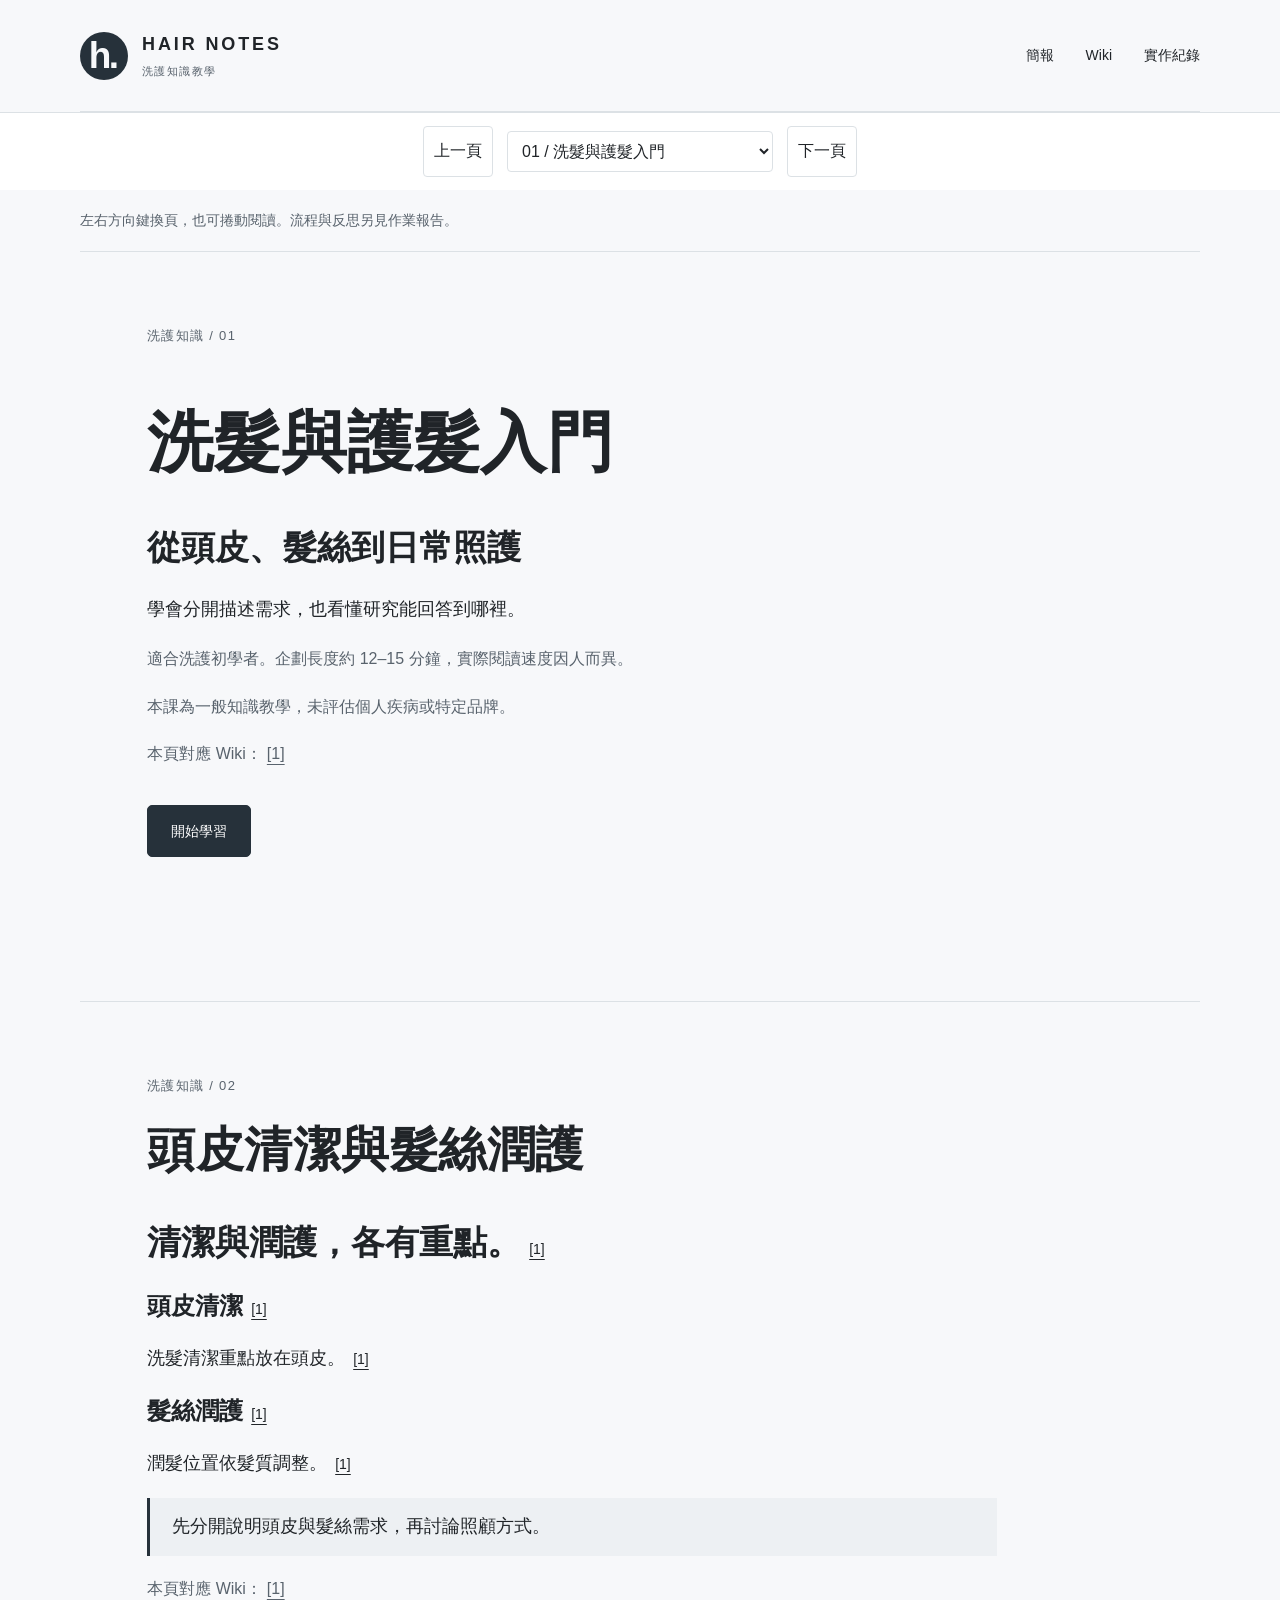
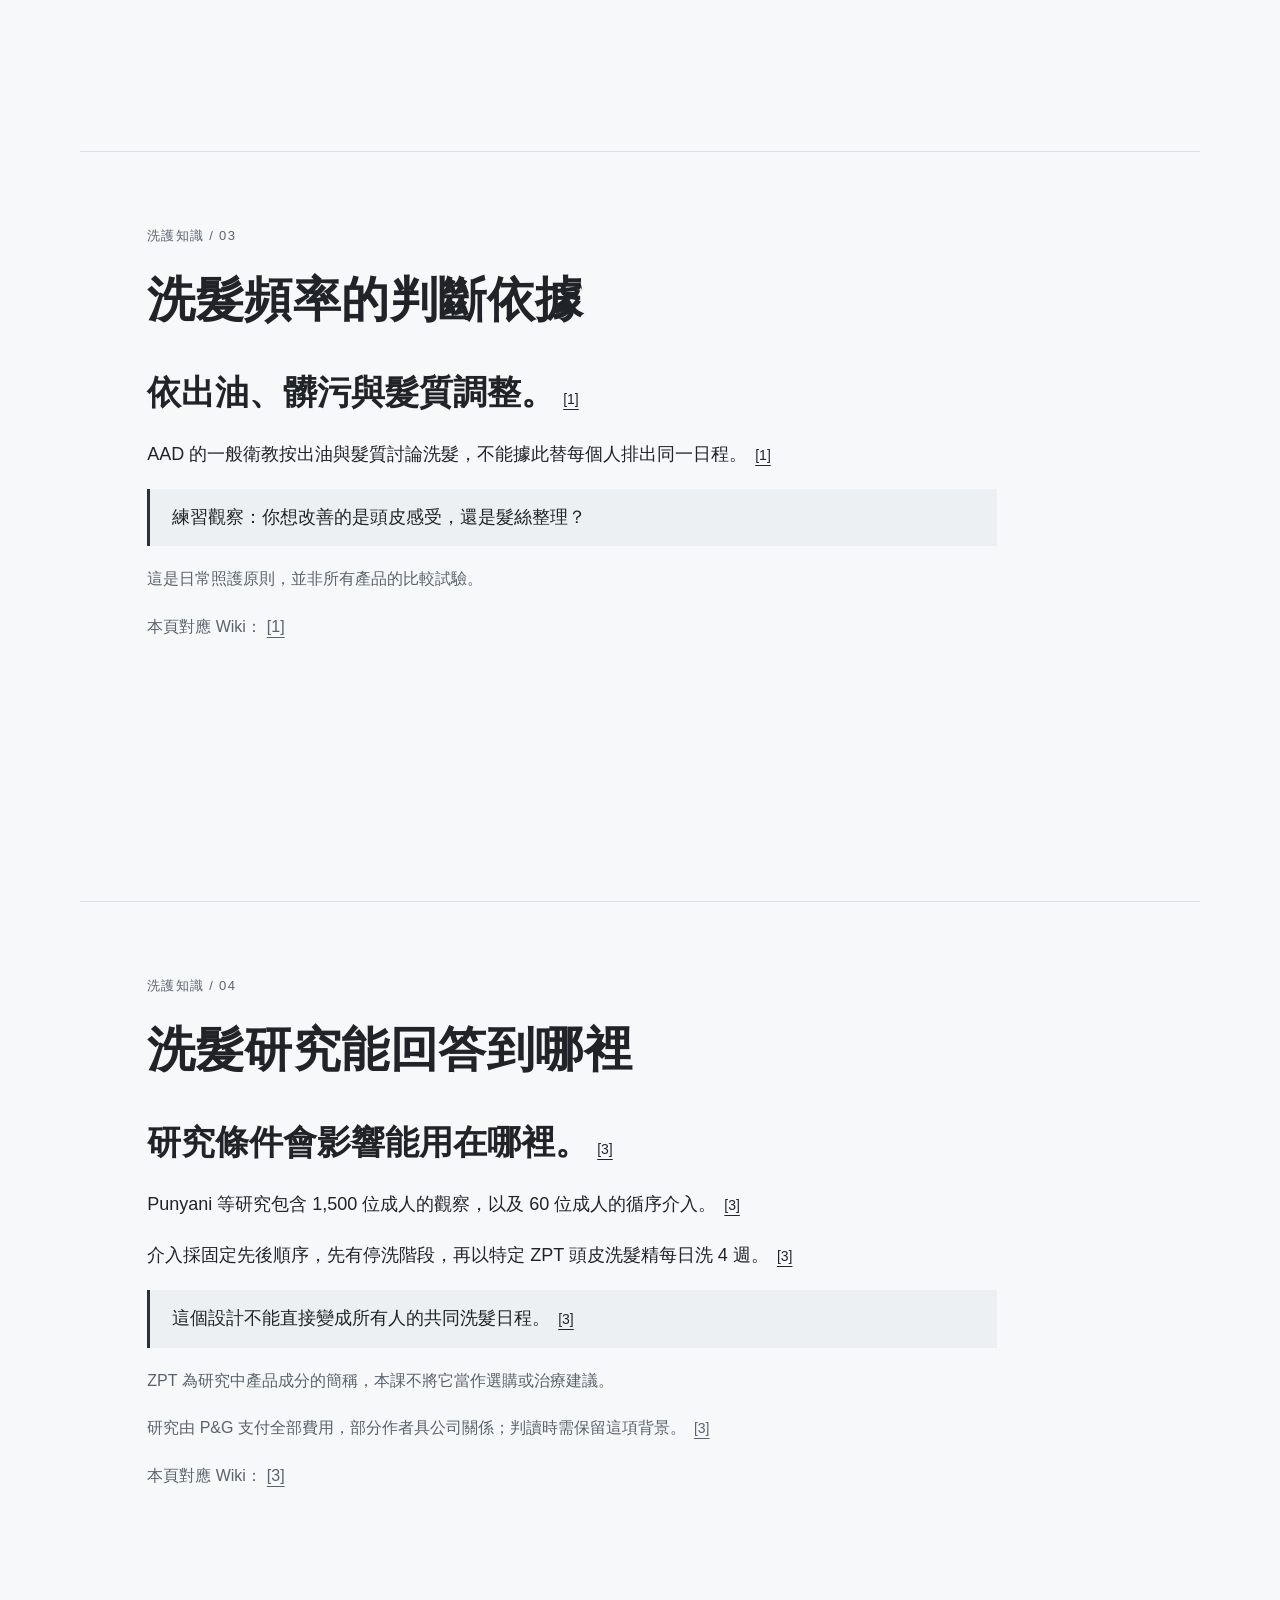
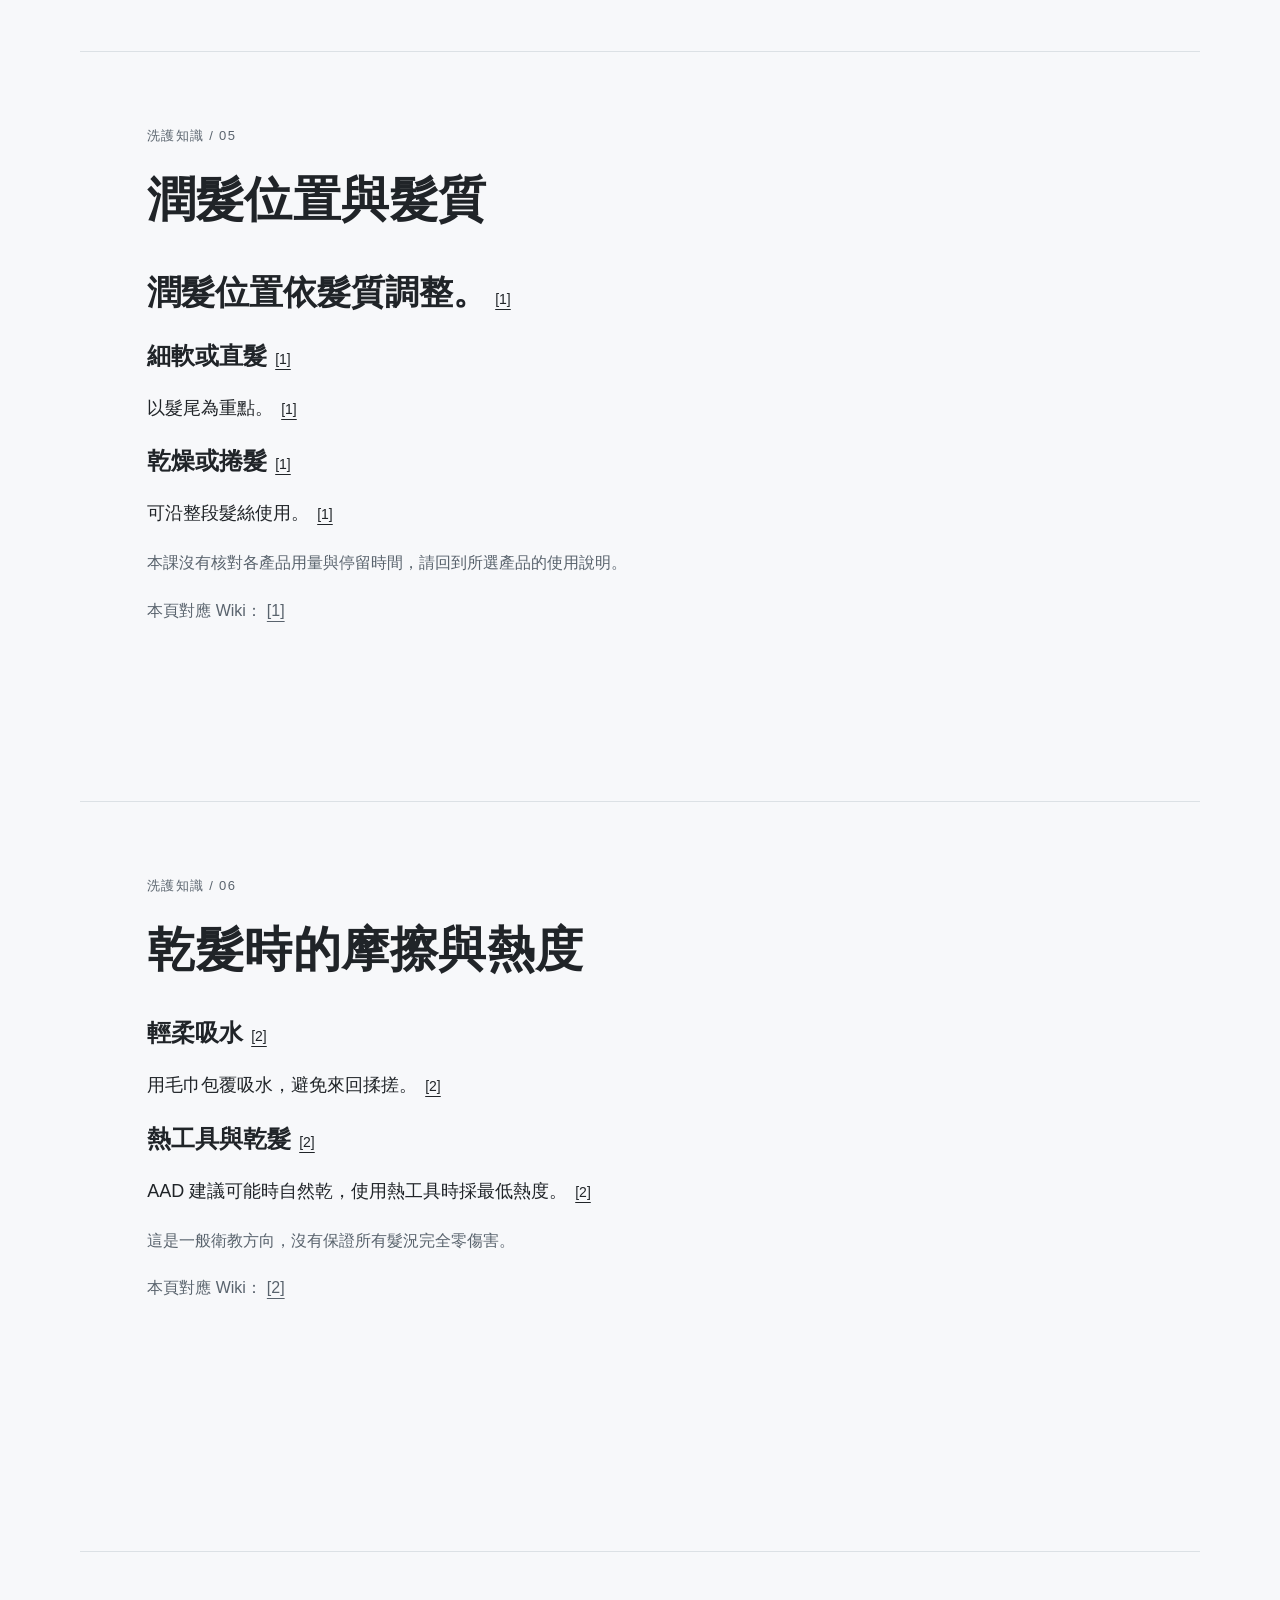
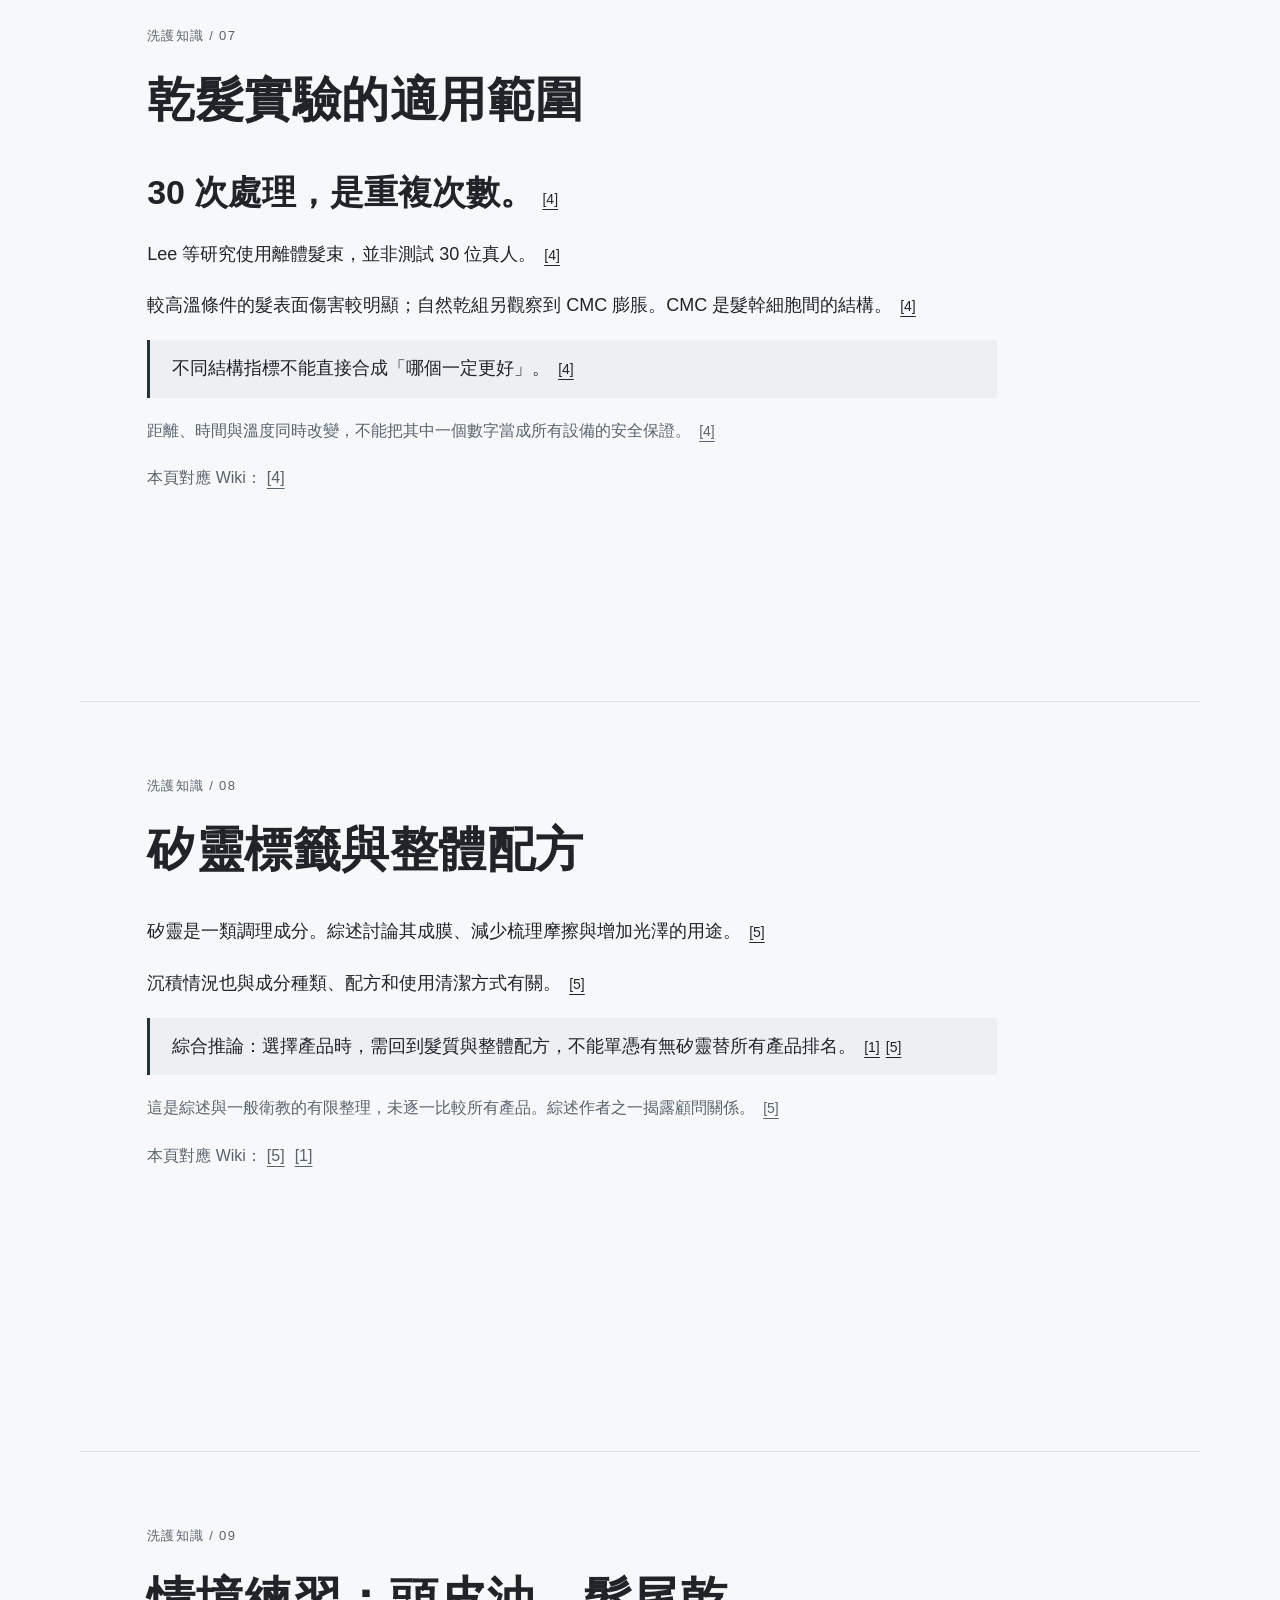
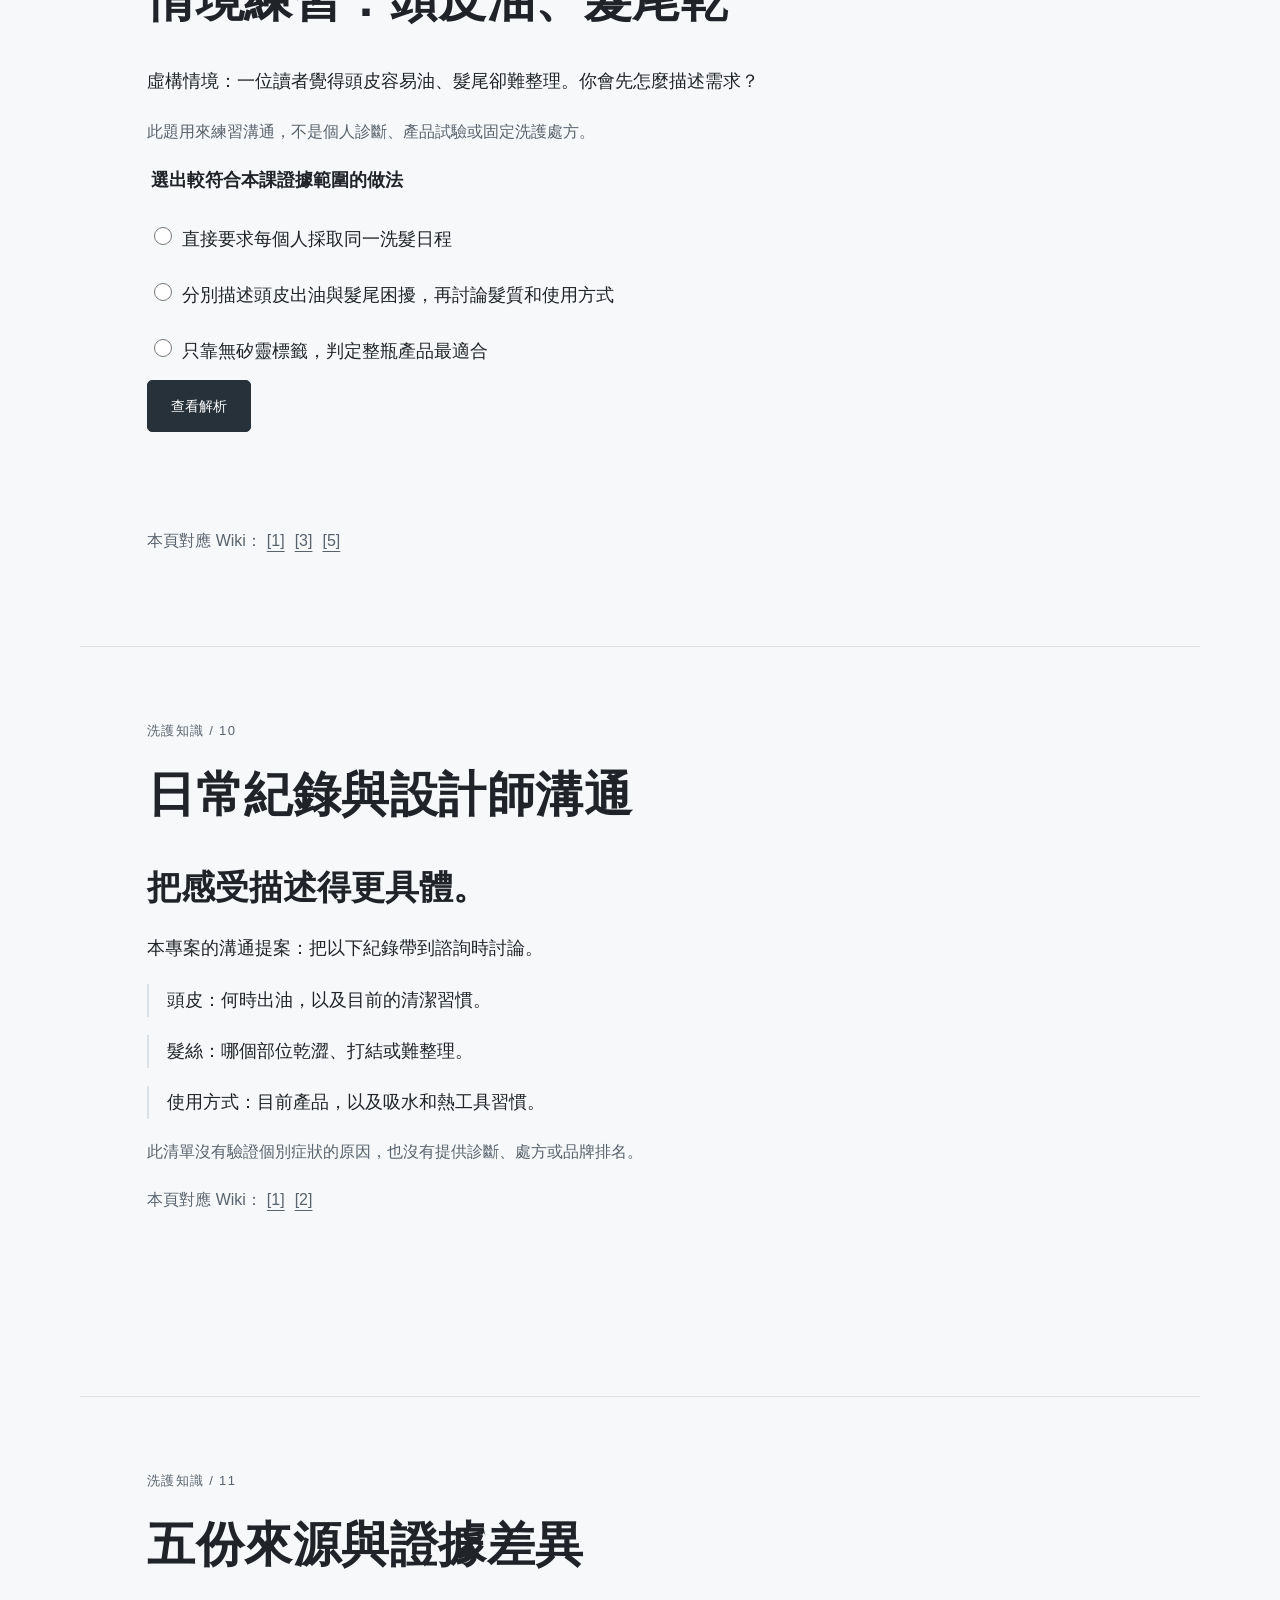
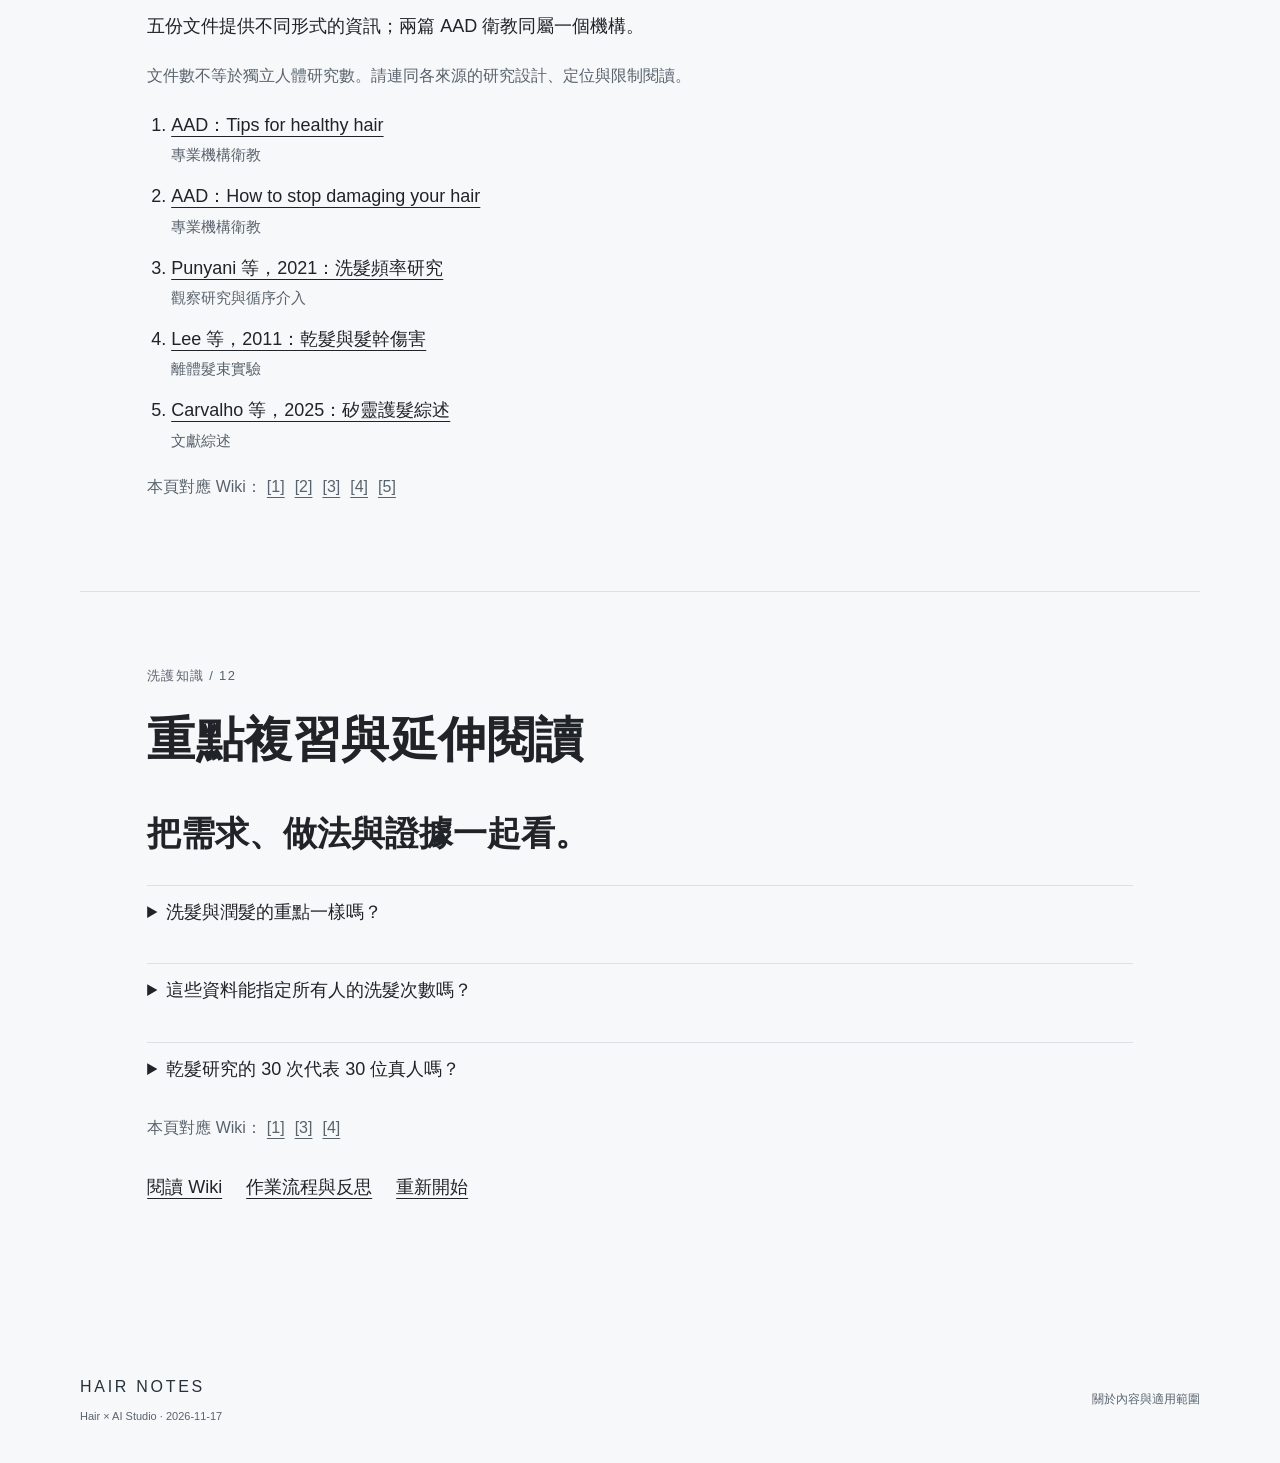
==== docs/lessons/hair-care/index.html @ 5e4d6dd6 "Publish hair-care Wiki teaching assignment for public review" ====
<!doctype html>
<html lang="zh-Hant"><head><meta charset="utf-8"><meta name="viewport" content="width=device-width, initial-scale=1">
<meta name="theme-color" content="#26313A"><title>洗髮與護髮入門｜Hair Notes</title>
<link rel="icon" href="../../assets/images/mark.svg" type="image/svg+xml"><link rel="stylesheet" href="../../assets/css/styles.css"><link rel="stylesheet" href="lesson.css"><script src="lesson.js" defer></script></head><body class="lesson-page">
<a class="skip-link" href="#main">跳到主要內容</a><header class="site-header container"><a class="brand" href="../../index.html"><span class="brand-mark" aria-hidden="true">h.</span><span>HAIR NOTES<small>洗護知識教學</small></span></a><nav aria-label="主要導覽"><a href="index.html">簡報</a><a href="wiki.html">Wiki</a><a href="report.html">實作紀錄</a></nav></header>
<nav class="lesson-controls" aria-label="簡報控制" hidden><button type="button" id="prev-slide">上一頁</button><label class="sr-only" for="slide-select">跳至投影片</label><select id="slide-select"><option value="1">01 / 洗髮與護髮入門</option><option value="2">02 / 頭皮清潔與髮絲潤護</option><option value="3">03 / 洗髮頻率的判斷依據</option><option value="4">04 / 洗髮研究能回答到哪裡</option><option value="5">05 / 潤髮位置與髮質</option><option value="6">06 / 乾髮時的摩擦與熱度</option><option value="7">07 / 乾髮實驗的適用範圍</option><option value="8">08 / 矽靈標籤與整體配方</option><option value="9">09 / 情境練習：頭皮油、髮尾乾</option><option value="10">10 / 日常紀錄與設計師溝通</option><option value="11">11 / 五份來源與證據差異</option><option value="12">12 / 重點複習與延伸閱讀</option></select><button type="button" id="next-slide">下一頁</button></nav><main id="main" class="lesson-main container"><h1 class="sr-only">洗髮與護髮入門教學簡報</h1><p class="lesson-help">左右方向鍵換頁，也可捲動閱讀。流程與反思另見作業報告。</p><section class="lesson-slide lesson-cover" id="slide-1" aria-labelledby="title-1"><p class="lesson-kicker">洗護知識 / 01</p><h2 data-copy-key="copy-000" id="title-1">洗髮與護髮入門</h2><p class="lesson-lead"><span data-copy-key="copy-001">從頭皮、髮絲到日常照護</span></p><p><span data-copy-key="copy-002">學會分開描述需求，也看懂研究能回答到哪裡。</span></p><p class="lesson-note"><span data-copy-key="copy-003">適合洗護初學者。企劃長度約 12–15 分鐘，實際閱讀速度因人而異。</span></p><p class="lesson-note"><span data-copy-key="copy-004">本課為一般知識教學，未評估個人疾病或特定品牌。</span></p><p class="lesson-reference">本頁對應 Wiki：<a href="wiki.html#source-1">[1]</a></p><a class="button button-primary" href="#slide-2">開始學習</a></section><section class="lesson-slide" id="slide-2" aria-labelledby="title-2"><p class="lesson-kicker">洗護知識 / 02</p><h2 data-copy-key="copy-005" id="title-2">頭皮清潔與髮絲潤護</h2><p class="lesson-lead"><span data-copy-key="copy-006">清潔與潤護，各有重點。</span><span class="lesson-inline-references"><a href="wiki.html#source-1" aria-label="查看來源 1">[1]</a></span></p><h3><span data-copy-key="copy-007">頭皮清潔</span><span class="lesson-inline-references"><a href="wiki.html#source-1" aria-label="查看來源 1">[1]</a></span></h3><p><span data-copy-key="copy-008">洗髮清潔重點放在頭皮。</span><span class="lesson-inline-references"><a href="wiki.html#source-1" aria-label="查看來源 1">[1]</a></span></p><h3><span data-copy-key="copy-009">髮絲潤護</span><span class="lesson-inline-references"><a href="wiki.html#source-1" aria-label="查看來源 1">[1]</a></span></h3><p><span data-copy-key="copy-010">潤髮位置依髮質調整。</span><span class="lesson-inline-references"><a href="wiki.html#source-1" aria-label="查看來源 1">[1]</a></span></p><p class="lesson-takeaway"><span data-copy-key="copy-011">先分開說明頭皮與髮絲需求，再討論照顧方式。</span></p><p class="lesson-reference">本頁對應 Wiki：<a href="wiki.html#source-1">[1]</a></p></section><section class="lesson-slide" id="slide-3" aria-labelledby="title-3"><p class="lesson-kicker">洗護知識 / 03</p><h2 data-copy-key="copy-012" id="title-3">洗髮頻率的判斷依據</h2><p class="lesson-lead"><span data-copy-key="copy-013">依出油、髒污與髮質調整。</span><span class="lesson-inline-references"><a href="wiki.html#source-1" aria-label="查看來源 1">[1]</a></span></p><p><span data-copy-key="copy-014">AAD 的一般衛教按出油與髮質討論洗髮，不能據此替每個人排出同一日程。</span><span class="lesson-inline-references"><a href="wiki.html#source-1" aria-label="查看來源 1">[1]</a></span></p><p class="lesson-takeaway"><span data-copy-key="copy-015">練習觀察：你想改善的是頭皮感受，還是髮絲整理？</span></p><p class="lesson-note"><span data-copy-key="copy-016">這是日常照護原則，並非所有產品的比較試驗。</span></p><p class="lesson-reference">本頁對應 Wiki：<a href="wiki.html#source-1">[1]</a></p></section><section class="lesson-slide" id="slide-4" aria-labelledby="title-4"><p class="lesson-kicker">洗護知識 / 04</p><h2 data-copy-key="copy-017" id="title-4">洗髮研究能回答到哪裡</h2><p class="lesson-lead"><span data-copy-key="copy-018">研究條件會影響能用在哪裡。</span><span class="lesson-inline-references"><a href="wiki.html#source-3" aria-label="查看來源 3">[3]</a></span></p><p><span data-copy-key="copy-019">Punyani 等研究包含 1,500 位成人的觀察，以及 60 位成人的循序介入。</span><span class="lesson-inline-references"><a href="wiki.html#source-3" aria-label="查看來源 3">[3]</a></span></p><p><span data-copy-key="copy-020">介入採固定先後順序，先有停洗階段，再以特定 ZPT 頭皮洗髮精每日洗 4 週。</span><span class="lesson-inline-references"><a href="wiki.html#source-3" aria-label="查看來源 3">[3]</a></span></p><p class="lesson-takeaway"><span data-copy-key="copy-021">這個設計不能直接變成所有人的共同洗髮日程。</span><span class="lesson-inline-references"><a href="wiki.html#source-3" aria-label="查看來源 3">[3]</a></span></p><p class="lesson-note"><span data-copy-key="copy-022">ZPT 為研究中產品成分的簡稱，本課不將它當作選購或治療建議。</span></p><p class="lesson-note"><span data-copy-key="copy-023">研究由 P&amp;G 支付全部費用，部分作者具公司關係；判讀時需保留這項背景。</span><span class="lesson-inline-references"><a href="wiki.html#source-3" aria-label="查看來源 3">[3]</a></span></p><p class="lesson-reference">本頁對應 Wiki：<a href="wiki.html#source-3">[3]</a></p></section><section class="lesson-slide" id="slide-5" aria-labelledby="title-5"><p class="lesson-kicker">洗護知識 / 05</p><h2 data-copy-key="copy-024" id="title-5">潤髮位置與髮質</h2><p class="lesson-lead"><span data-copy-key="copy-025">潤髮位置依髮質調整。</span><span class="lesson-inline-references"><a href="wiki.html#source-1" aria-label="查看來源 1">[1]</a></span></p><h3><span data-copy-key="copy-026">細軟或直髮</span><span class="lesson-inline-references"><a href="wiki.html#source-1" aria-label="查看來源 1">[1]</a></span></h3><p><span data-copy-key="copy-027">以髮尾為重點。</span><span class="lesson-inline-references"><a href="wiki.html#source-1" aria-label="查看來源 1">[1]</a></span></p><h3><span data-copy-key="copy-028">乾燥或捲髮</span><span class="lesson-inline-references"><a href="wiki.html#source-1" aria-label="查看來源 1">[1]</a></span></h3><p><span data-copy-key="copy-029">可沿整段髮絲使用。</span><span class="lesson-inline-references"><a href="wiki.html#source-1" aria-label="查看來源 1">[1]</a></span></p><p class="lesson-note"><span data-copy-key="copy-030">本課沒有核對各產品用量與停留時間，請回到所選產品的使用說明。</span></p><p class="lesson-reference">本頁對應 Wiki：<a href="wiki.html#source-1">[1]</a></p></section><section class="lesson-slide" id="slide-6" aria-labelledby="title-6"><p class="lesson-kicker">洗護知識 / 06</p><h2 data-copy-key="copy-031" id="title-6">乾髮時的摩擦與熱度</h2><h3><span data-copy-key="copy-032">輕柔吸水</span><span class="lesson-inline-references"><a href="wiki.html#source-2" aria-label="查看來源 2">[2]</a></span></h3><p><span data-copy-key="copy-033">用毛巾包覆吸水，避免來回揉搓。</span><span class="lesson-inline-references"><a href="wiki.html#source-2" aria-label="查看來源 2">[2]</a></span></p><h3><span data-copy-key="copy-034">熱工具與乾髮</span><span class="lesson-inline-references"><a href="wiki.html#source-2" aria-label="查看來源 2">[2]</a></span></h3><p><span data-copy-key="copy-035">AAD 建議可能時自然乾，使用熱工具時採最低熱度。</span><span class="lesson-inline-references"><a href="wiki.html#source-2" aria-label="查看來源 2">[2]</a></span></p><p class="lesson-note"><span data-copy-key="copy-036">這是一般衛教方向，沒有保證所有髮況完全零傷害。</span></p><p class="lesson-reference">本頁對應 Wiki：<a href="wiki.html#source-2">[2]</a></p></section><section class="lesson-slide" id="slide-7" aria-labelledby="title-7"><p class="lesson-kicker">洗護知識 / 07</p><h2 data-copy-key="copy-037" id="title-7">乾髮實驗的適用範圍</h2><p class="lesson-lead"><span data-copy-key="copy-038">30 次處理，是重複次數。</span><span class="lesson-inline-references"><a href="wiki.html#source-4" aria-label="查看來源 4">[4]</a></span></p><p><span data-copy-key="copy-039">Lee 等研究使用離體髮束，並非測試 30 位真人。</span><span class="lesson-inline-references"><a href="wiki.html#source-4" aria-label="查看來源 4">[4]</a></span></p><p><span data-copy-key="copy-040">較高溫條件的髮表面傷害較明顯；自然乾組另觀察到 CMC 膨脹。CMC 是髮幹細胞間的結構。</span><span class="lesson-inline-references"><a href="wiki.html#source-4" aria-label="查看來源 4">[4]</a></span></p><p class="lesson-takeaway"><span data-copy-key="copy-041">不同結構指標不能直接合成「哪個一定更好」。</span><span class="lesson-inline-references"><a href="wiki.html#source-4" aria-label="查看來源 4">[4]</a></span></p><p class="lesson-note"><span data-copy-key="copy-042">距離、時間與溫度同時改變，不能把其中一個數字當成所有設備的安全保證。</span><span class="lesson-inline-references"><a href="wiki.html#source-4" aria-label="查看來源 4">[4]</a></span></p><p class="lesson-reference">本頁對應 Wiki：<a href="wiki.html#source-4">[4]</a></p></section><section class="lesson-slide" id="slide-8" aria-labelledby="title-8"><p class="lesson-kicker">洗護知識 / 08</p><h2 data-copy-key="copy-043" id="title-8">矽靈標籤與整體配方</h2><p><span data-copy-key="copy-044">矽靈是一類調理成分。綜述討論其成膜、減少梳理摩擦與增加光澤的用途。</span><span class="lesson-inline-references"><a href="wiki.html#source-5" aria-label="查看來源 5">[5]</a></span></p><p><span data-copy-key="copy-045">沉積情況也與成分種類、配方和使用清潔方式有關。</span><span class="lesson-inline-references"><a href="wiki.html#source-5" aria-label="查看來源 5">[5]</a></span></p><p class="lesson-takeaway"><span data-copy-key="copy-046">綜合推論：選擇產品時，需回到髮質與整體配方，不能單憑有無矽靈替所有產品排名。</span><span class="lesson-inline-references"><a href="wiki.html#source-1" aria-label="查看來源 1">[1]</a><a href="wiki.html#source-5" aria-label="查看來源 5">[5]</a></span></p><p class="lesson-note"><span data-copy-key="copy-047">這是綜述與一般衛教的有限整理，未逐一比較所有產品。綜述作者之一揭露顧問關係。</span><span class="lesson-inline-references"><a href="wiki.html#source-5" aria-label="查看來源 5">[5]</a></span></p><p class="lesson-reference">本頁對應 Wiki：<a href="wiki.html#source-5">[5]</a><a href="wiki.html#source-1">[1]</a></p></section><section class="lesson-slide" id="slide-9" aria-labelledby="title-9"><p class="lesson-kicker">洗護知識 / 09</p><h2 data-copy-key="copy-048" id="title-9">情境練習：頭皮油、髮尾乾</h2><p><span data-copy-key="copy-049">虛構情境：一位讀者覺得頭皮容易油、髮尾卻難整理。你會先怎麼描述需求？</span></p><p class="lesson-note"><span data-copy-key="copy-050">此題用來練習溝通，不是個人診斷、產品試驗或固定洗護處方。</span></p><form id="lesson-quiz"><fieldset><legend><span data-copy-key="copy-051">選出較符合本課證據範圍的做法</span></legend><label><input type="radio" name="answer" value="a"><span data-copy-key="copy-052">直接要求每個人採取同一洗髮日程</span></label><label><input type="radio" name="answer" value="b"><span data-copy-key="copy-053">分別描述頭皮出油與髮尾困擾，再討論髮質和使用方式</span></label><label><input type="radio" name="answer" value="c"><span data-copy-key="copy-054">只靠無矽靈標籤，判定整瓶產品最適合</span></label></fieldset><button class="button button-primary" type="submit">查看解析</button><p id="quiz-feedback" role="status" aria-live="polite"></p></form><script id="quiz-copy" type="application/json">{"correct": "b", "feedback": {"empty": "請先選一個選項。", "correct": "答對了。這是依頭皮與髮絲需求分開溝通的教學提案，不是個人診斷。", "incorrect": "再想一下：這批資料不支持所有人同一日程，也不支持只靠標籤替所有產品排名。可回看第 3、4、8 頁。"}}</script><p class="lesson-reference">本頁對應 Wiki：<a href="wiki.html#source-1">[1]</a><a href="wiki.html#source-3">[3]</a><a href="wiki.html#source-5">[5]</a></p></section><section class="lesson-slide" id="slide-10" aria-labelledby="title-10"><p class="lesson-kicker">洗護知識 / 10</p><h2 data-copy-key="copy-055" id="title-10">日常紀錄與設計師溝通</h2><p class="lesson-lead"><span data-copy-key="copy-056">把感受描述得更具體。</span></p><p><span data-copy-key="copy-057">本專案的溝通提案：把以下紀錄帶到諮詢時討論。</span></p><p class="lesson-observation"><span data-copy-key="copy-058">頭皮：何時出油，以及目前的清潔習慣。</span></p><p class="lesson-observation"><span data-copy-key="copy-059">髮絲：哪個部位乾澀、打結或難整理。</span></p><p class="lesson-observation"><span data-copy-key="copy-060">使用方式：目前產品，以及吸水和熱工具習慣。</span></p><p class="lesson-note"><span data-copy-key="copy-061">此清單沒有驗證個別症狀的原因，也沒有提供診斷、處方或品牌排名。</span></p><p class="lesson-reference">本頁對應 Wiki：<a href="wiki.html#source-1">[1]</a><a href="wiki.html#source-2">[2]</a></p></section><section class="lesson-slide" id="slide-11" aria-labelledby="title-11"><p class="lesson-kicker">洗護知識 / 11</p><h2 data-copy-key="copy-062" id="title-11">五份來源與證據差異</h2><p><span data-copy-key="copy-063">五份文件提供不同形式的資訊；兩篇 AAD 衛教同屬一個機構。</span></p><p class="lesson-note"><span data-copy-key="copy-064">文件數不等於獨立人體研究數。請連同各來源的研究設計、定位與限制閱讀。</span></p><ol class="lesson-source-list"><li><a href="wiki.html#source-1"><span data-copy-key="copy-065">AAD：Tips for healthy hair</span></a><small data-copy-key="copy-066">專業機構衛教</small></li><li><a href="wiki.html#source-2"><span data-copy-key="copy-067">AAD：How to stop damaging your hair</span></a><small data-copy-key="copy-068">專業機構衛教</small></li><li><a href="wiki.html#source-3"><span data-copy-key="copy-069">Punyani 等，2021：洗髮頻率研究</span></a><small data-copy-key="copy-070">觀察研究與循序介入</small></li><li><a href="wiki.html#source-4"><span data-copy-key="copy-071">Lee 等，2011：乾髮與髮幹傷害</span></a><small data-copy-key="copy-072">離體髮束實驗</small></li><li><a href="wiki.html#source-5"><span data-copy-key="copy-073">Carvalho 等，2025：矽靈護髮綜述</span></a><small data-copy-key="copy-074">文獻綜述</small></li></ol><p class="lesson-reference">本頁對應 Wiki：<a href="wiki.html#source-1">[1]</a><a href="wiki.html#source-2">[2]</a><a href="wiki.html#source-3">[3]</a><a href="wiki.html#source-4">[4]</a><a href="wiki.html#source-5">[5]</a></p></section><section class="lesson-slide" id="slide-12" aria-labelledby="title-12"><p class="lesson-kicker">洗護知識 / 12</p><h2 data-copy-key="copy-075" id="title-12">重點複習與延伸閱讀</h2><p class="lesson-lead"><span data-copy-key="copy-076">把需求、做法與證據一起看。</span></p><details><summary><span data-copy-key="copy-077">洗髮與潤髮的重點一樣嗎？</span></summary><p><span data-copy-key="copy-078">洗髮清潔著重頭皮，潤髮位置則依髮質調整。</span><span class="lesson-inline-references"><a href="wiki.html#source-1" aria-label="查看來源 1">[1]</a></span></p></details><details><summary><span data-copy-key="copy-079">這些資料能指定所有人的洗髮次數嗎？</span></summary><p><span data-copy-key="copy-080">不能。一般衛教依髮況調整，特定產品與研究條件也不能外推成共同日程。</span><span class="lesson-inline-references"><a href="wiki.html#source-1" aria-label="查看來源 1">[1]</a><a href="wiki.html#source-3" aria-label="查看來源 3">[3]</a></span></p></details><details><summary><span data-copy-key="copy-081">乾髮研究的 30 次代表 30 位真人嗎？</span></summary><p><span data-copy-key="copy-082">不是。這是離體髮束反覆處理的次數。</span><span class="lesson-inline-references"><a href="wiki.html#source-4" aria-label="查看來源 4">[4]</a></span></p></details><p class="lesson-reference">本頁對應 Wiki：<a href="wiki.html#source-1">[1]</a><a href="wiki.html#source-3">[3]</a><a href="wiki.html#source-4">[4]</a></p><div class="lesson-end-links"><a href="wiki.html">閱讀 Wiki</a><a href="report.html">作業流程與反思</a><a href="#slide-1">重新開始</a></div></section></main><footer class="site-footer container"><div><a class="footer-brand" href="../../index.html">HAIR NOTES</a><p>Hair × AI Studio · 2026-11-17</p></div><a href="../../about.html">關於內容與適用範圍</a></footer></body></html>
---- docs/assets/css/styles.css ----
@charset "UTF-8";
:root{--bg:#F7F8FA;--ink:#202428;--accent:#26313A;--card:#FFFFFF;--line:#DCE1E5;--muted:#59636D;--surface-soft:#EDF0F3;--sans:-apple-system,BlinkMacSystemFont,"Segoe UI","PingFang TC","Microsoft JhengHei","Noto Sans TC",sans-serif;--radius:5px}
*{box-sizing:border-box}html{scroll-behavior:smooth;scroll-padding-top:24px}body{margin:0;background:var(--bg);color:var(--ink);font:16px/1.8 var(--sans);-webkit-font-smoothing:antialiased}a{color:inherit;text-underline-offset:5px}button,input{font:inherit}button,a,input{-webkit-tap-highlight-color:transparent}button{cursor:pointer}button:disabled{cursor:wait}a:focus-visible,button:focus-visible,input:focus-visible{outline:3px solid #315F91;outline-offset:5px}button,input{color:inherit}button{border-radius:0}img{max-width:100%;display:block}h1,h2,h3,p{margin:0}h1,h2,h3{line-height:1.5}h1,h2{font-family:var(--sans);font-weight:700}em{color:var(--accent);font-style:normal}h1{letter-spacing:.01em}h2{letter-spacing:.01em;font-size:30px}h3{font-size:23px}.container{width:min(1120px,calc(100% - 80px));margin-inline:auto}.skip-link{position:fixed;top:-100px;left:20px;z-index:30;background:var(--accent);color:#fff;padding:12px 20px}.skip-link:focus{top:10px}[hidden]{display:none!important}.site-header{min-height:112px;border-bottom:1px solid var(--line);display:flex;align-items:center;justify-content:space-between;gap:24px}.brand{display:flex;align-items:center;gap:14px;text-decoration:none;font-size:18px;letter-spacing:.16em;line-height:1.3;font-weight:600}.brand small{display:block;font-size:11px;letter-spacing:.13em;font-weight:400;margin-top:7px;color:var(--muted)}.brand-mark{width:48px;height:48px;background:var(--accent);color:var(--bg);display:grid;place-items:center;font:700 37px/1 var(--sans);letter-spacing:-.07em;padding-right:3px;border-radius:50%}.site-header nav{display:flex;gap:32px;font-size:14px}.site-header nav a{text-decoration:none;padding-block:8px;position:relative}.site-header nav a[aria-current="page"]::after{content:"";position:absolute;bottom:1px;left:0;right:0;height:1px;background:var(--accent)}.site-header nav a:hover{color:var(--accent)}.site-header nav span{margin-left:6px}.hero{display:grid;grid-template-columns:1.2fr 1fr;gap:60px;align-items:center;padding-block:70px 78px}.eyebrow{font:11px/1.6 var(--sans);letter-spacing:.18em;font-weight:600;color:var(--accent);text-transform:uppercase}.tiny-line{display:inline-block;background:var(--accent);width:26px;height:1px;vertical-align:middle;margin-right:10px}.hero h1{font-size:clamp(38px,4.1vw,55px);line-height:1.4;margin:25px 0 23px;letter-spacing:.01em}.hero-description{font-size:15px;line-height:2;color:var(--muted)}.button{display:inline-flex;align-items:center;justify-content:center;gap:30px;padding:14px 23px;text-decoration:none;font-size:14px;line-height:1.6;border:1px solid var(--accent);border-radius:var(--radius);transition:background .15s,color .15s}.button-primary{background:var(--accent);color:#fff}.button-primary:hover{background:#121A21}.button-secondary{color:var(--accent);background:transparent}.button-secondary:hover{background:var(--surface-soft)}.hero .button{margin-top:30px}.button span{font-size:20px}.hero-footnote{font-size:11px;color:var(--muted);margin-top:18px}.hero-art{padding:0 10px;position:relative}.art-topline,.art-bottomline{font-size:9px;line-height:1.5;letter-spacing:.14em;display:flex;justify-content:space-between;color:var(--accent)}.art-topline{margin-bottom:16px}.art-bottomline{margin-top:18px}.arch{position:relative;max-width:385px;margin:auto;border-radius:220px 220px 4px 4px;overflow:hidden;isolation:isolate}.arch img{width:100%;height:450px;object-fit:cover}.art-caption{position:absolute;bottom:30px;left:30px;font:600 22px/1.35 var(--sans);letter-spacing:-.02em;color:var(--accent);padding:10px 15px;background:rgb(255 255 255 / .9)}.art-note{position:absolute;right:-10px;top:53%;display:flex;align-items:center;gap:13px;background:#E5E9ED;color:var(--accent);padding:20px 22px;box-shadow:0 8px 25px #17212B12;transform:rotate(3deg);font-size:13px;line-height:1.8}.note-spark{font-size:34px;line-height:1}.principle-band{background:var(--accent);border-top:1px solid var(--line);border-bottom:1px solid var(--line)}.principle-inner{display:flex;align-items:center;justify-content:space-between;gap:22px;padding-block:19px;font-size:12px;color:#F5F7F9;letter-spacing:.08em}.principle-inner>span:first-child{font-family:var(--sans);font-size:16px}.principle-inner i{font-style:normal;font-size:15px;margin-right:8px}.notes-section{padding-block:72px 80px;scroll-margin-top:24px}.section-heading{display:flex;align-items:end;justify-content:space-between;gap:24px;margin-bottom:32px}.section-heading h2{margin-top:10px}.section-heading>p{font-size:13px;color:var(--muted);padding-bottom:6px}.search-form{margin-bottom:22px}.search-form label{display:block;font-size:12px;color:var(--muted);margin-bottom:9px}.search-field{display:flex;align-items:center;background:var(--card);border:1px solid var(--line);border-radius:var(--radius);padding:7px 10px 7px 20px;gap:12px}.search-field>span{font-size:28px;color:var(--accent);line-height:1}.search-field input{flex:1;width:0;min-width:0;border:0;background:transparent;padding:10px 0;font-size:14px}.search-field input::placeholder{color:#66717B}.search-submit{background:var(--accent);border:1px solid var(--accent);border-radius:3px;color:#fff;padding:9px 20px;font-size:13px;white-space:nowrap}.search-submit span{padding-left:16px}.search-submit:hover{background:#121A21}.filter-row{display:flex;justify-content:space-between;align-items:center;gap:15px;padding-bottom:24px;margin-bottom:30px;border-bottom:1px solid var(--line)}.filters{display:flex;flex-wrap:wrap;gap:8px}.filters button{border:1px solid transparent;background:transparent;padding:7px 14px;font-size:12px;border-radius:30px;color:var(--muted);white-space:nowrap}.filters button[aria-pressed="true"]{background:var(--accent);color:white}.filters button:hover{border-color:var(--accent)}#result-count{white-space:nowrap;font-size:12px;color:var(--muted)}.article-grid{display:grid;grid-template-columns:repeat(2,minmax(0,1fr));gap:26px}.article-card{display:flex;flex-direction:column;min-width:0;text-decoration:none;border:1px solid var(--line);background:var(--card);border-radius:var(--radius);overflow:hidden;transition:transform .2s,box-shadow .2s}.article-card:hover{transform:translateY(-4px);box-shadow:0 10px 22px #17212B12}.card-art{height:165px;background:#E4E9ED;position:relative;overflow:hidden;display:flex;justify-content:space-between;align-items:start;padding:23px 26px;color:var(--accent)}.card-art::before{content:"";position:absolute;width:260px;height:310px;right:10%;top:35px;border:1px solid #9DA9B3;border-radius:50%;box-shadow:12px -3px 0 -1px #E4E9ED,13px -3px 0 0 #9DA9B3,25px -6px 0 -1px #E4E9ED,26px -6px 0 0 #9DA9B3,38px -9px 0 -1px #E4E9ED,39px -9px 0 0 #9DA9B3;transform:rotate(-35deg)}.card-art.alt{background:#303A43;color:#F5F7F9}.card-art.alt::before{border-radius:48% 48% 10% 10%;transform:rotate(25deg);border-color:#7D8B97;box-shadow:12px -3px 0 -1px #303A43,13px -3px 0 0 #7D8B97,25px -6px 0 -1px #303A43,26px -6px 0 0 #7D8B97,38px -9px 0 -1px #303A43,39px -9px 0 0 #7D8B97}.card-kicker{z-index:1;font-size:10px;letter-spacing:.15em}.card-number{position:absolute;right:25px;bottom:6px;font:300 72px/1.2 var(--sans);letter-spacing:-.05em;opacity:.45}.card-body{padding:27px 28px 21px;display:flex;flex-direction:column;flex:1}.card-label{font-size:11px;color:var(--accent);letter-spacing:.06em;margin-bottom:10px}.card-body h3{font-family:var(--sans);font-weight:600;margin-bottom:13px;font-size:24px;line-height:1.6}.card-summary{font-size:14px;line-height:1.9;color:var(--muted);margin-bottom:24px}.card-bottom{display:flex;justify-content:space-between;align-items:center;gap:10px;border-top:1px solid var(--line);padding-top:17px;margin-top:auto;font-size:11px;color:var(--muted)}.card-bottom strong{font-size:12px;font-weight:500;color:var(--accent);white-space:nowrap}.card-bottom strong span{margin-left:12px}.conversation{border-top:1px solid var(--line);border-bottom:1px solid var(--line);padding-block:48px;display:flex;align-items:center;gap:30px;margin-bottom:65px}.conversation-number{font-size:72px;line-height:1;color:#9CA7B1}.conversation h2{font-size:26px;margin-block:9px 12px}.conversation p:not(.eyebrow){font-size:13px;color:var(--muted);line-height:1.9}.conversation .text-link{margin-left:auto;white-space:nowrap}.text-link{color:var(--accent);font-size:13px;text-decoration:none;border-bottom:1px solid var(--accent);padding-bottom:4px}.site-footer{display:flex;justify-content:space-between;align-items:center;gap:30px;padding-block:0 36px;font-size:11px;color:var(--muted)}.footer-brand{text-decoration:none;letter-spacing:.17em;color:var(--accent);font-size:16px}.site-footer p{margin-top:5px}.site-footer>a{font-size:12px;text-decoration:none}.empty-state{text-align:center;border:1px dashed #A9B3BC;padding:55px 25px;background:#F0F3F6;border-radius:var(--radius)}.empty-state h1,.empty-state h3{font-family:var(--sans);font-size:26px;font-weight:500;color:var(--accent)}.empty-state p{margin:14px auto 24px;font-size:14px;max-width:520px;color:var(--muted)}.empty-state .button{margin:5px}.notice{padding:20px;border:1px solid var(--line);margin-top:25px}.reading-main{padding-top:35px}.back-link{font-size:12px;text-decoration:none;color:var(--accent)}.back-link:hover{text-decoration:underline}.reading-main>.empty-state{margin-block:50px 100px}.article-header{max-width:850px;margin:52px auto 50px}.article-header h1{font-size:clamp(30px,3.4vw,43px);line-height:1.45;margin-block:15px 20px}.article-meta{display:flex;gap:15px;flex-wrap:wrap;font-size:12px;color:var(--muted);align-items:center}.status-badge{padding:3px 10px;background:var(--surface-soft);border-radius:20px;color:var(--accent);font-size:11px}.article-deck{font-size:17px;line-height:2;color:var(--muted);margin-top:25px}.tags{display:flex;gap:15px;flex-wrap:wrap;margin-top:18px;font-size:11px;color:var(--muted)}.reading-layout{border-top:1px solid var(--line);padding-top:42px;display:grid;grid-template-columns:190px minmax(0,760px);justify-content:space-between;gap:45px}.toc{position:sticky;top:25px;align-self:start}.toc nav{display:grid;gap:12px;margin-top:18px}.toc a{font-size:12px;text-decoration:none;color:var(--muted);padding-left:13px;border-left:1px solid var(--line);line-height:1.8}.toc a:hover{color:var(--accent);border-color:var(--accent)}.reading-body{min-width:0}.reading-body section{margin-bottom:38px;scroll-margin-top:25px}.reading-body h2{font-size:26px;margin-bottom:18px}.reading-body p{line-height:2.05;margin-top:17px;overflow-wrap:anywhere}.citation{font-size:11px;vertical-align:super;color:var(--accent);padding:2px 3px;text-decoration:none;white-space:nowrap}.citation:hover{text-decoration:underline}.sources-section{border-top:1px solid var(--line);padding-top:35px}.sources-section .eyebrow{margin-bottom:12px}.sources-section ol{padding-left:22px;font-size:13px;color:var(--muted)}.sources-section li{padding-left:6px;margin-bottom:20px;scroll-margin-top:25px;overflow-wrap:anywhere}.sources-section li:target{background:var(--surface-soft);outline:8px solid var(--surface-soft)}.sources-section li a{color:var(--accent);display:block;line-height:1.8}.source-date{display:block;font-size:11px;margin-top:5px}.limitations{background:var(--surface-soft);border-left:2px solid #7E8D9A;padding:27px 30px}.limitations h2{font-size:21px}.limitations ul{padding-left:20px;font-size:14px;color:#465360}.limitations li{margin-top:10px}.reading-end{font:500 17px/1.9 var(--sans);color:var(--accent);padding-block:10px 25px}.related-section{border-top:1px solid var(--line);padding-top:40px;margin-top:50px;margin-bottom:80px}.related-section .article-grid{max-width:700px}.related-section .card-art{height:110px}.related-section .card-body h3{font-size:21px}.about-main{padding-bottom:70px}.about-hero{padding-block:75px 65px;border-bottom:1px solid var(--line)}.about-hero h1{font-size:clamp(32px,4vw,48px);line-height:1.5;margin-top:20px}.about-grid{display:grid;grid-template-columns:220px minmax(0,760px);gap:55px;justify-content:space-between;margin-top:55px}.about-margin>span{display:block;font:700 130px/1 var(--sans);letter-spacing:-.07em;color:#A1ADB7}.about-margin p{font-size:11px;letter-spacing:.13em;line-height:2;color:var(--accent);margin-top:30px}.about-body section{margin-bottom:48px}.about-body h2{font-size:26px;margin-block:12px 20px}.about-body p:not(.eyebrow){color:var(--muted);margin-top:15px;line-height:2}.about-body .limitations h2{font-size:21px;margin-top:0}.about-body .limitations p{font-size:14px}.about-main+.site-footer{border-top:1px solid var(--line);padding-top:30px}
@media(min-width:1450px){.hero{padding-block:85px 95px}.hero h1{font-size:57px}.arch img{height:470px}}
@media(max-width:950px){.container{width:calc(100% - 48px)}.hero{gap:30px}.hero h1{font-size:40px}.art-note{right:-5px;font-size:11px;padding:17px}.arch img{height:415px}.principle-inner{gap:12px;font-size:11px}.principle-inner>span:first-child{font-size:14px}.conversation{flex-wrap:wrap}.conversation .text-link{margin-left:102px}.reading-layout{grid-template-columns:150px minmax(0,1fr);gap:30px}.about-grid{grid-template-columns:130px minmax(0,1fr);gap:35px}}
@media(max-width:700px){.container{width:calc(100% - 40px)}.site-header{min-height:92px;gap:15px}.brand{font-size:14px;gap:10px;letter-spacing:.1em}.brand-mark{width:39px;height:39px;font-size:32px}.brand small{font-size:9px;letter-spacing:.02em}.site-header nav{gap:17px;font-size:12px}.site-header nav span{display:none}.hero{grid-template-columns:1fr;padding-block:42px;gap:40px}.hero h1{font-size:42px;margin-top:20px}.hero-description{font-size:14px}.hero-art{width:min(100%,400px);justify-self:center}.arch{max-width:300px}.arch img{height:355px}.art-note{right:0;top:52%;font-size:12px}.art-caption{font-size:21px;left:20px;bottom:25px}.hero-footnote{font-size:10px}.principle-inner{flex-wrap:wrap;justify-content:center;gap:10px 20px;padding-block:16px}.principle-inner>span:first-child{width:100%;text-align:center;margin-bottom:2px}.notes-section{padding-block:45px}.section-heading{display:block;margin-bottom:25px}.section-heading h2{font-size:27px}.section-heading>p{margin-top:12px}.search-field{gap:9px;padding-left:12px}.search-field input{font-size:13px}.search-submit{padding:9px 12px}.search-submit span{padding-left:4px}.filter-row{align-items:start;flex-direction:column;gap:12px;margin-bottom:24px}.filters{gap:4px}.filters button{padding:6px 10px;font-size:11px}.article-grid{grid-template-columns:1fr;gap:22px}.card-art{height:155px}.card-body{padding:24px}.card-body h3{font-size:24px}.conversation{padding-block:33px;gap:18px;margin-bottom:40px}.conversation-number{font-size:44px}.conversation>div{flex:1;min-width:0}.conversation h2{font-size:23px}.conversation .text-link{margin-left:62px}.desktop-break{display:none}.site-footer{flex-wrap:wrap;gap:22px;font-size:10px}.site-footer>div{width:100%}.site-footer>a{margin-left:auto;font-size:11px}.article-header{margin:35px auto 30px}.article-header h1{font-size:32px}.article-deck{font-size:16px}.reading-layout{grid-template-columns:1fr;padding-top:24px;gap:30px}.toc{position:static}.toc nav{display:flex;flex-wrap:wrap;gap:10px 16px;margin-top:12px}.toc a{font-size:11px}.reading-body h2{font-size:24px}.limitations{padding:23px}.limitations h2{font-size:21px}.related-section .section-heading>.text-link{display:inline-block;margin-top:15px}.related-section{margin-bottom:45px}.about-hero{padding-block:45px 40px}.about-hero h1{font-size:32px}.about-grid{grid-template-columns:1fr;gap:0;margin-top:35px}.about-margin{display:none}.about-body h2{font-size:24px}.empty-state{padding:35px 20px}.empty-state h1{font-size:25px}}
@media(max-width:370px){.container{width:calc(100% - 32px)}.brand{font-size:12px}.brand small{font-size:8px}.brand-mark{width:32px;height:32px;font-size:28px}.site-header nav{gap:10px;font-size:11px}.hero h1{font-size:36px}.search-submit{padding-inline:10px}.search-submit span{display:none}.art-note{padding:15px}.principle-inner{gap:10px 14px}.card-body{padding:21px}.card-body h3{font-size:22px}.article-header h1{font-size:29px}}
@media(prefers-reduced-motion:reduce){html{scroll-behavior:auto}*,*::before,*::after{transition:none!important}}
---- docs/lessons/hair-care/lesson.css ----
/* 教學簡報沿用 Hair Notes 共用設計變數 */
.sr-only{position:absolute;width:1px;height:1px;padding:0;margin:-1px;overflow:hidden;clip:rect(0,0,0,0);white-space:nowrap;border:0}
.lesson-page{font-size:18px}.lesson-main{max-width:1120px}.lesson-help{font-size:14px;color:var(--muted);padding:18px 0}.lesson-slide{position:relative;min-height:620px;min-height:calc(100svh - 150px);padding:54px 6% 72px;border-top:1px solid var(--line);scroll-margin-top:14px;overflow-wrap:anywhere}.lesson-slide h2{font-size:clamp(30px,4vw,48px);line-height:1.4;letter-spacing:.01em;margin:12px 0 32px}.lesson-slide h3{font-size:24px;margin-bottom:14px}.lesson-slide p{margin:18px 0;max-width:850px;line-height:1.85}.lesson-slide li{margin:12px 0}.lesson-slide ul{padding-left:25px}.lesson-kicker{font-size:13px!important;letter-spacing:.1em;color:var(--muted)}.lesson-slide .lesson-lead,.lesson-lead{font-size:clamp(23px,2.8vw,34px);font-weight:600;line-height:1.6}.lesson-cover h2{font-size:clamp(38px,5.5vw,66px);margin-top:48px}.lesson-cover .lesson-meta{font-size:15px;color:var(--muted);margin:32px 0}.lesson-cover .button{margin-top:18px}.lesson-columns{display:grid;grid-template-columns:1fr 1fr;gap:48px;margin:30px 0}.lesson-columns>div{border-top:3px solid var(--accent);padding-top:22px}.lesson-takeaway{border-left:3px solid var(--accent);padding:12px 22px;background:var(--surface-soft)}.lesson-slide .lesson-reference,.lesson-slide .lesson-note{font-size:16px;color:var(--muted)}.lesson-reference a{padding:5px}.lesson-evidence{border-top:1px solid var(--line);padding-top:22px;margin-top:28px}.lesson-steps{padding-left:28px}.lesson-steps strong,.lesson-steps span{display:block}.lesson-steps span{margin-top:8px}.lesson-controls{position:sticky;bottom:0;display:flex;gap:14px;align-items:center;justify-content:center;padding:13px 16px;background:var(--card);border-top:1px solid var(--line);z-index:2}.lesson-controls[hidden]{display:none}.lesson-controls button,.lesson-controls select{font:inherit;font-size:16px;padding:10px;border:1px solid var(--line);color:var(--ink);background:var(--card);border-radius:4px}.lesson-controls select{min-width:0;max-width:400px}.lesson-controls button:disabled{opacity:.45;cursor:default}.lesson-controls button{white-space:nowrap}.lesson-controls button:not(:disabled):hover{background:var(--surface-soft)}.lesson-controls~.site-footer{padding-top:32px}.lesson-page :focus-visible{outline:3px solid #315F91;outline-offset:4px}.lesson-graph{list-style:none;padding:0!important;display:grid;grid-template-columns:1fr 1fr;gap:12px 32px;counter-reset:none}.lesson-graph li{border-top:1px solid var(--line);padding-top:15px;margin:0!important}.lesson-graph b,.lesson-graph span{display:block}.lesson-graph b{font-size:20px}.lesson-graph span{font-size:16px;color:var(--muted);margin-top:5px}.lesson-source-list{padding-left:24px}.lesson-source-list li{font-size:18px}.lesson-source-list small{display:block;color:var(--muted);font-size:15px}.lesson-end-links{display:flex;gap:24px;flex-wrap:wrap;margin-top:28px}.lesson-document{max-width:1000px;padding-block:40px 70px;overflow-wrap:anywhere}.lesson-document h1{font-size:clamp(32px,4vw,48px);margin:18px 0 30px}.lesson-document h2{font-size:29px;margin:22px 0}.lesson-document h3{font-size:22px;margin:22px 0 12px}.lesson-document section{padding-top:22px;margin-bottom:28px}.lesson-document p{margin:18px 0;line-height:1.9}.lesson-document ul{padding-left:24px}.lesson-document li{margin-bottom:12px}.lesson-document dt{font-weight:600;margin-top:18px}.lesson-document dd{margin:8px 0 16px;color:var(--muted)}.lesson-source{border-top:1px solid var(--line);scroll-margin-top:20px}.lesson-source:target{background:var(--surface-soft)}.lesson-page table{width:100%;border-collapse:collapse;margin:24px 0;font-size:16px;text-align:left}.lesson-page td,.lesson-page th{vertical-align:top;border-bottom:1px solid var(--line);padding:14px 10px;overflow-wrap:anywhere}.lesson-page th{background:var(--surface-soft)}.lesson-table-wrap{overflow-x:auto}.lesson-page code{font-size:14px;overflow-wrap:anywhere}.lesson-page fieldset{border:0;padding:0}.lesson-page legend{font-weight:600;margin-bottom:14px}.lesson-page fieldset label{display:block;padding:12px 0}.lesson-page input[type=radio]{margin-right:10px;width:18px;height:18px;accent-color:var(--accent)}#quiz-feedback{min-height:58px;font-weight:600}.lesson-page summary{cursor:pointer;padding:10px 0}.lesson-page details{border-top:1px solid var(--line);margin-top:25px}
@media(max-width:700px){.lesson-page{font-size:17px}.lesson-slide{padding:30px 0 58px;min-height:calc(100svh - 145px)}.lesson-slide h2{margin-bottom:24px}.lesson-columns{grid-template-columns:1fr;gap:18px}.lesson-columns>div{padding-top:16px}.lesson-columns p{margin:8px 0}.lesson-controls{gap:7px;padding:10px 8px}.lesson-controls button,.lesson-controls select{font-size:14px;padding:10px 7px}.lesson-controls select{width:130px}.lesson-graph{grid-template-columns:1fr}.lesson-graph li{padding-top:12px}.lesson-document{padding-top:24px}.lesson-page .site-header{flex-wrap:wrap;padding-block:16px}.lesson-page .site-header nav{gap:16px}.lesson-source-list{padding-left:23px}}
@media print{.site-header,.site-footer,.lesson-help,.lesson-controls,.lesson-cover .button{display:none!important}.lesson-page{font-size:15pt}.lesson-main{width:100%;max-width:none}.lesson-slide{break-after:page;min-height:0;padding:10mm 0}.lesson-slide:last-child{break-after:auto}.lesson-slide h2{font-size:29pt}.lesson-slide .lesson-reference,.lesson-slide .lesson-note{font-size:11pt}.lesson-graph{grid-template-columns:1fr 1fr}.lesson-slide a{color:inherit}.lesson-document{max-width:none}.lesson-page details p{display:block}}

/* 大綱表格保持欄位可讀，窄螢幕只在表格內捲動。 */
.lesson-page .revision-outline{min-width:680px}
/* 換頁列固定在閱讀區上方，避免窄螢幕底部覆蓋正文。 */
.lesson-page .lesson-controls{top:0;bottom:auto}
.lesson-page .lesson-slide{scroll-margin-top:92px}
.lesson-inline-references{font-size:14px;white-space:nowrap;margin-left:5px;font-weight:400}
.lesson-inline-references a{padding-inline:3px}
.lesson-observation{padding-left:18px;border-left:2px solid var(--line)}
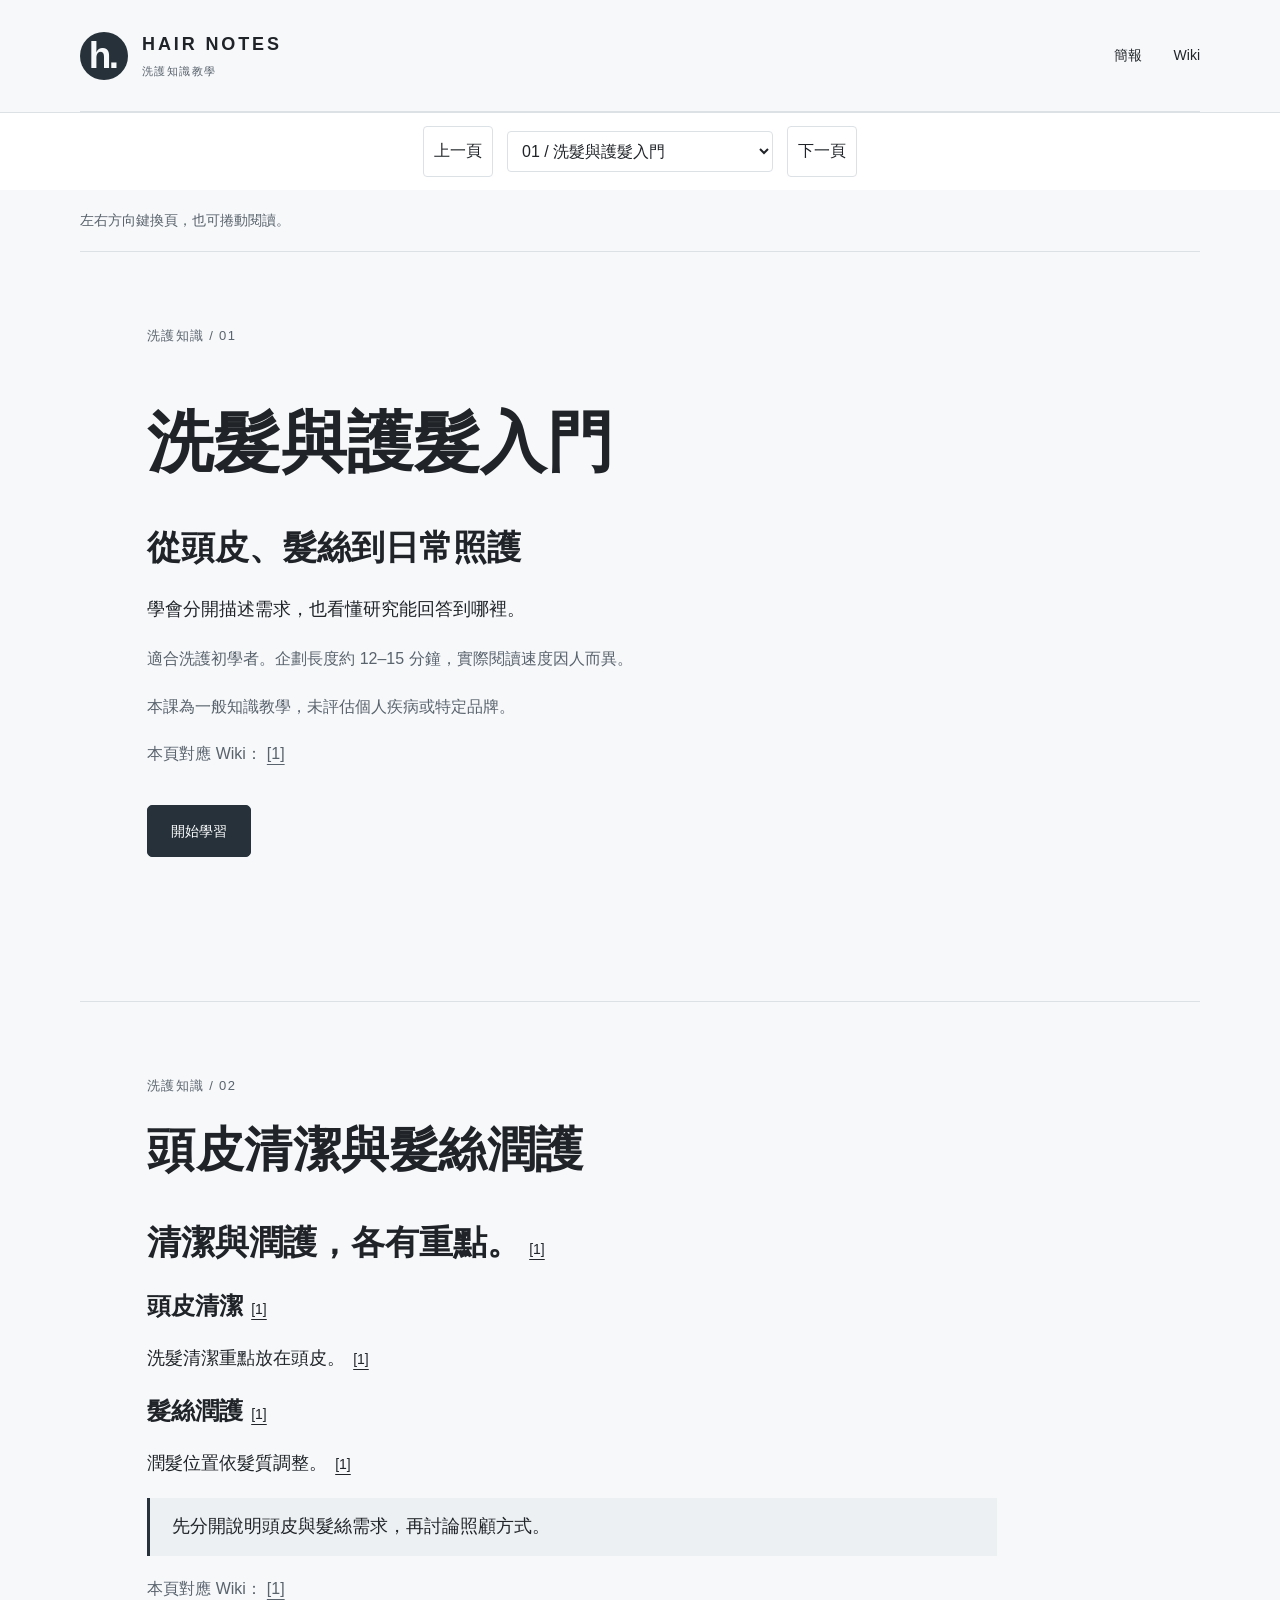
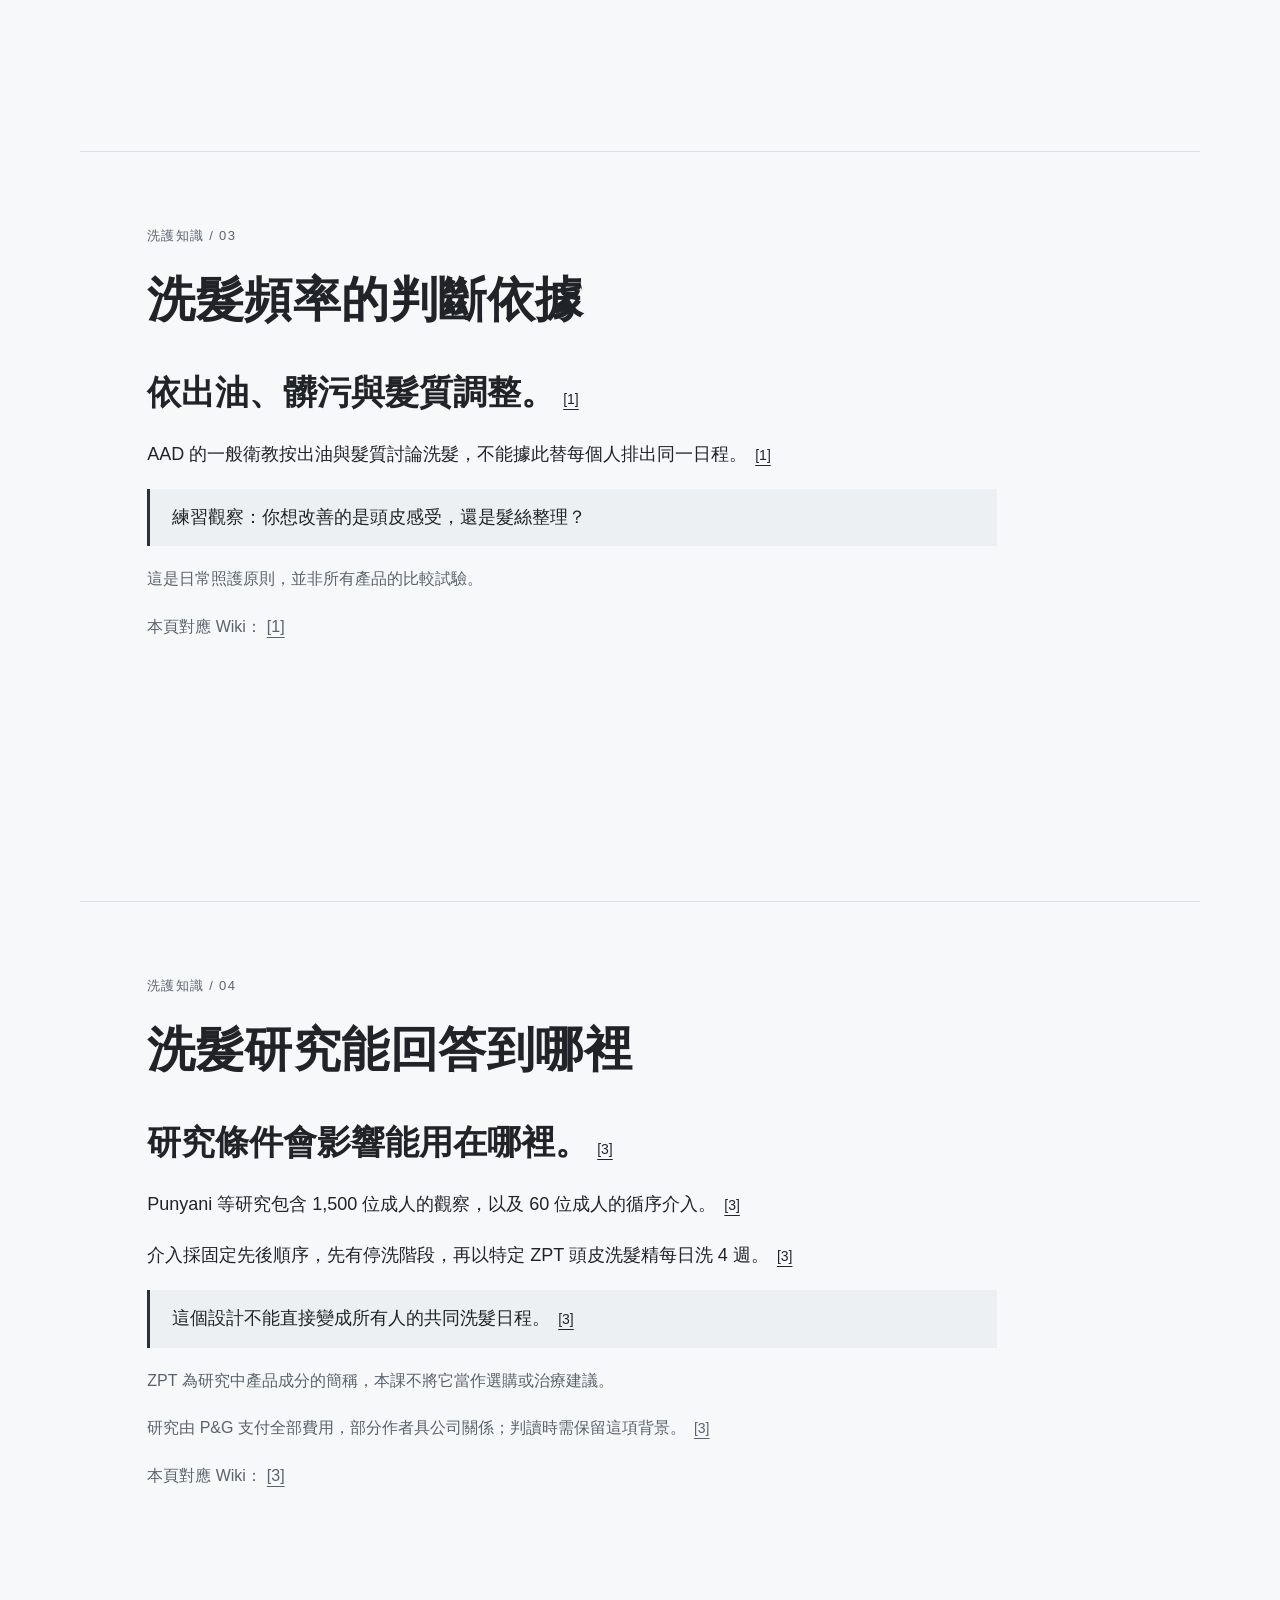
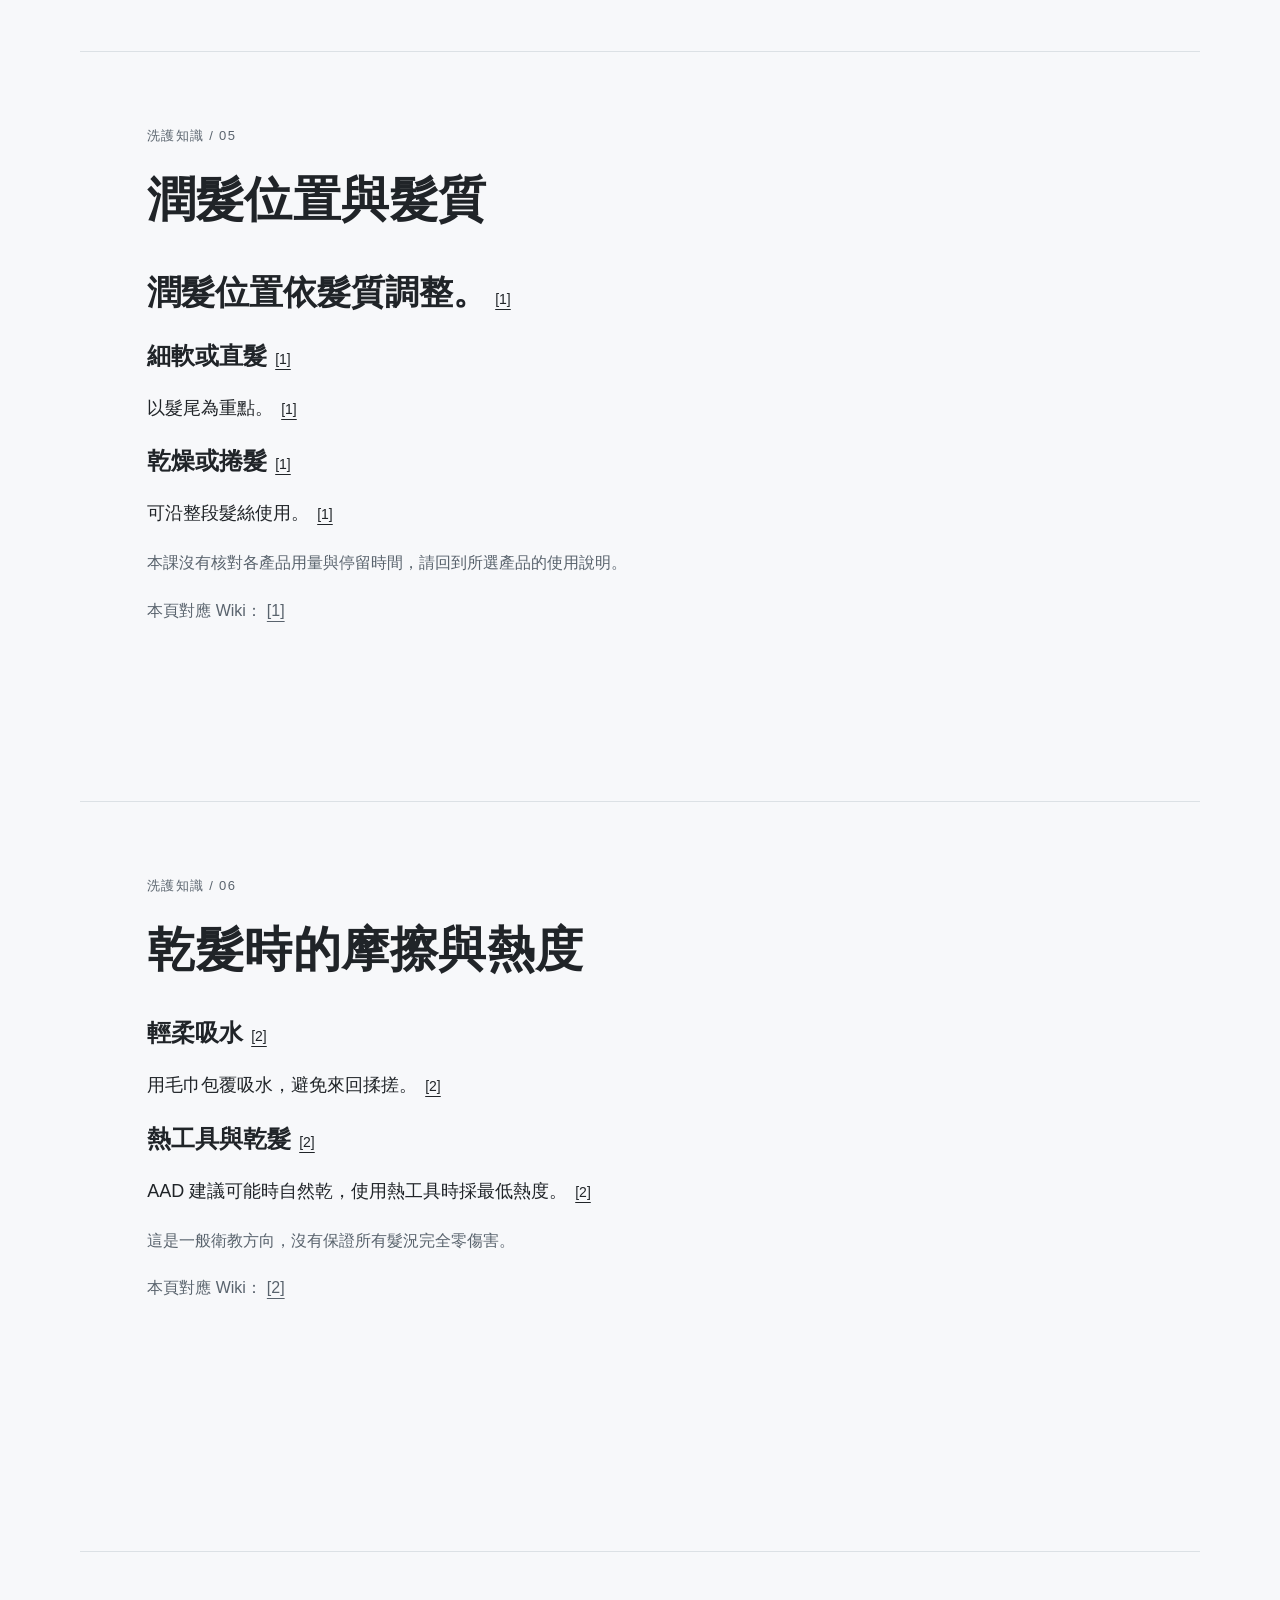
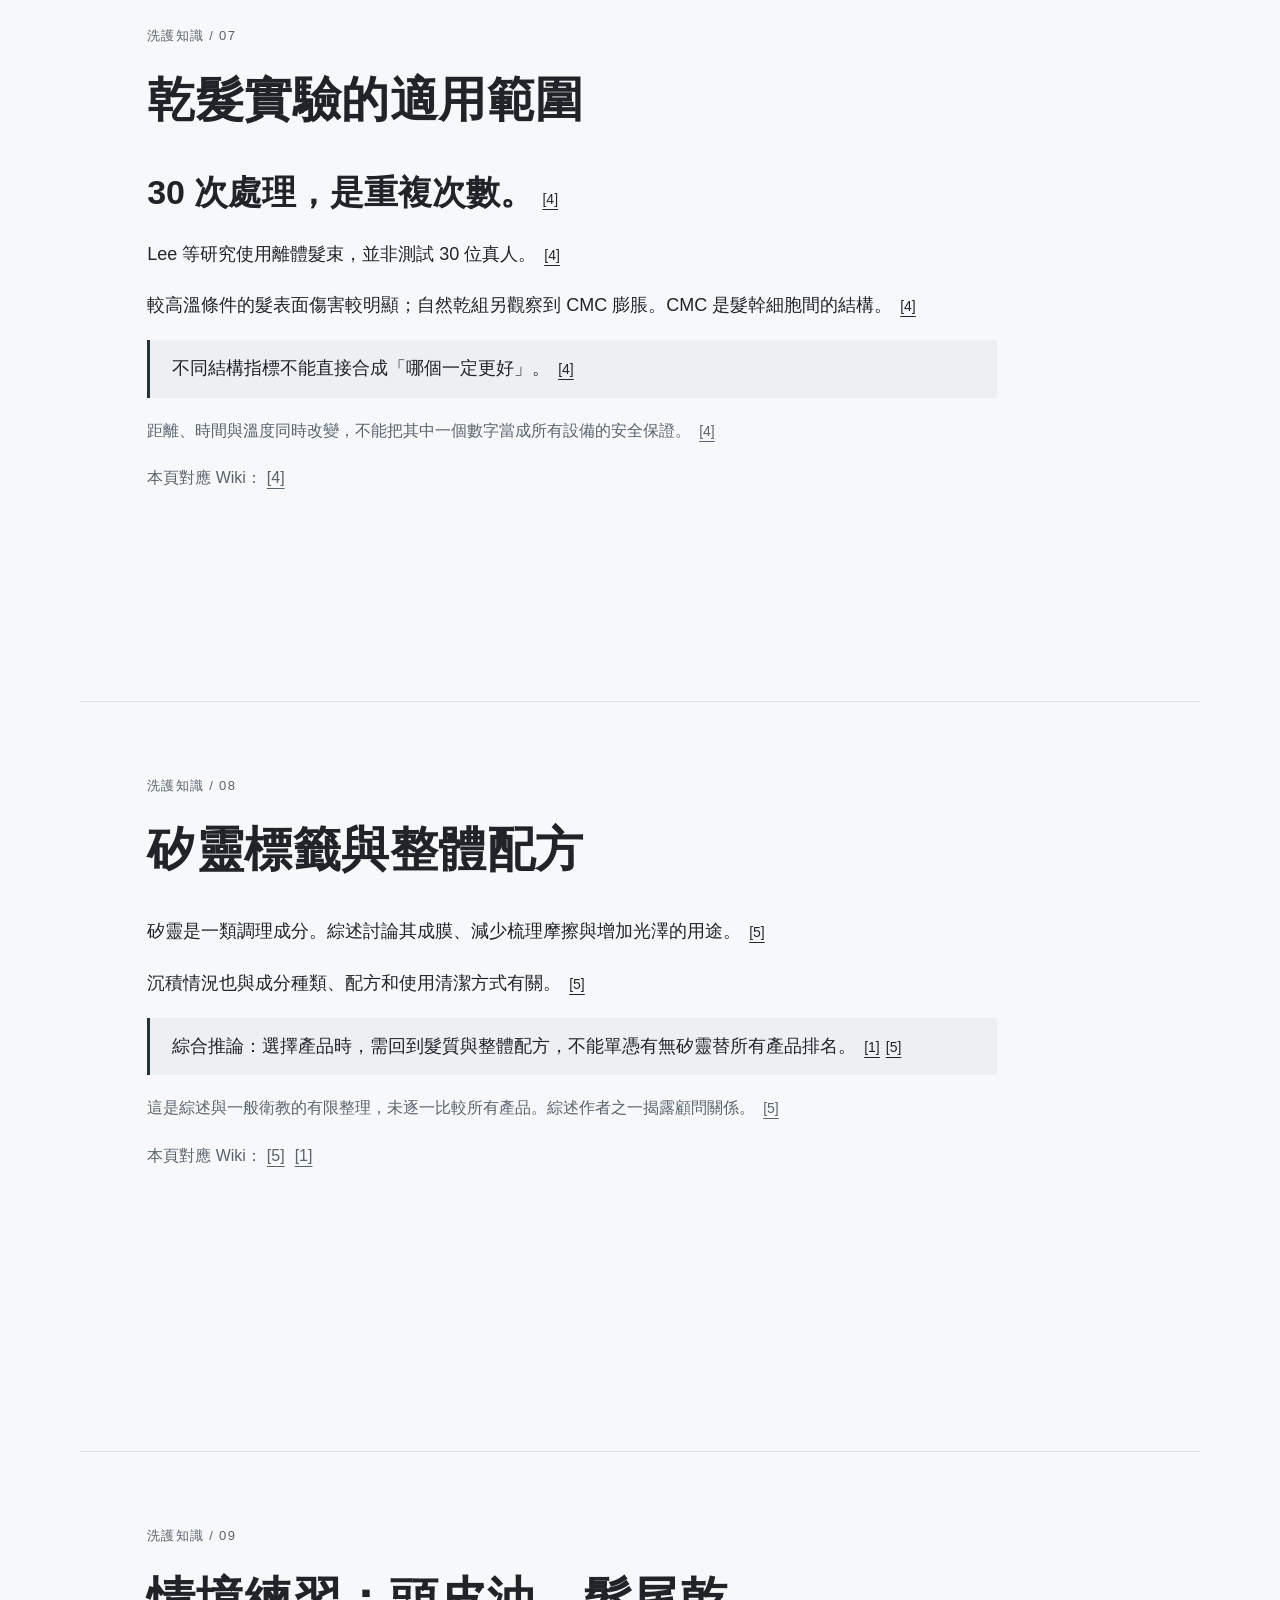
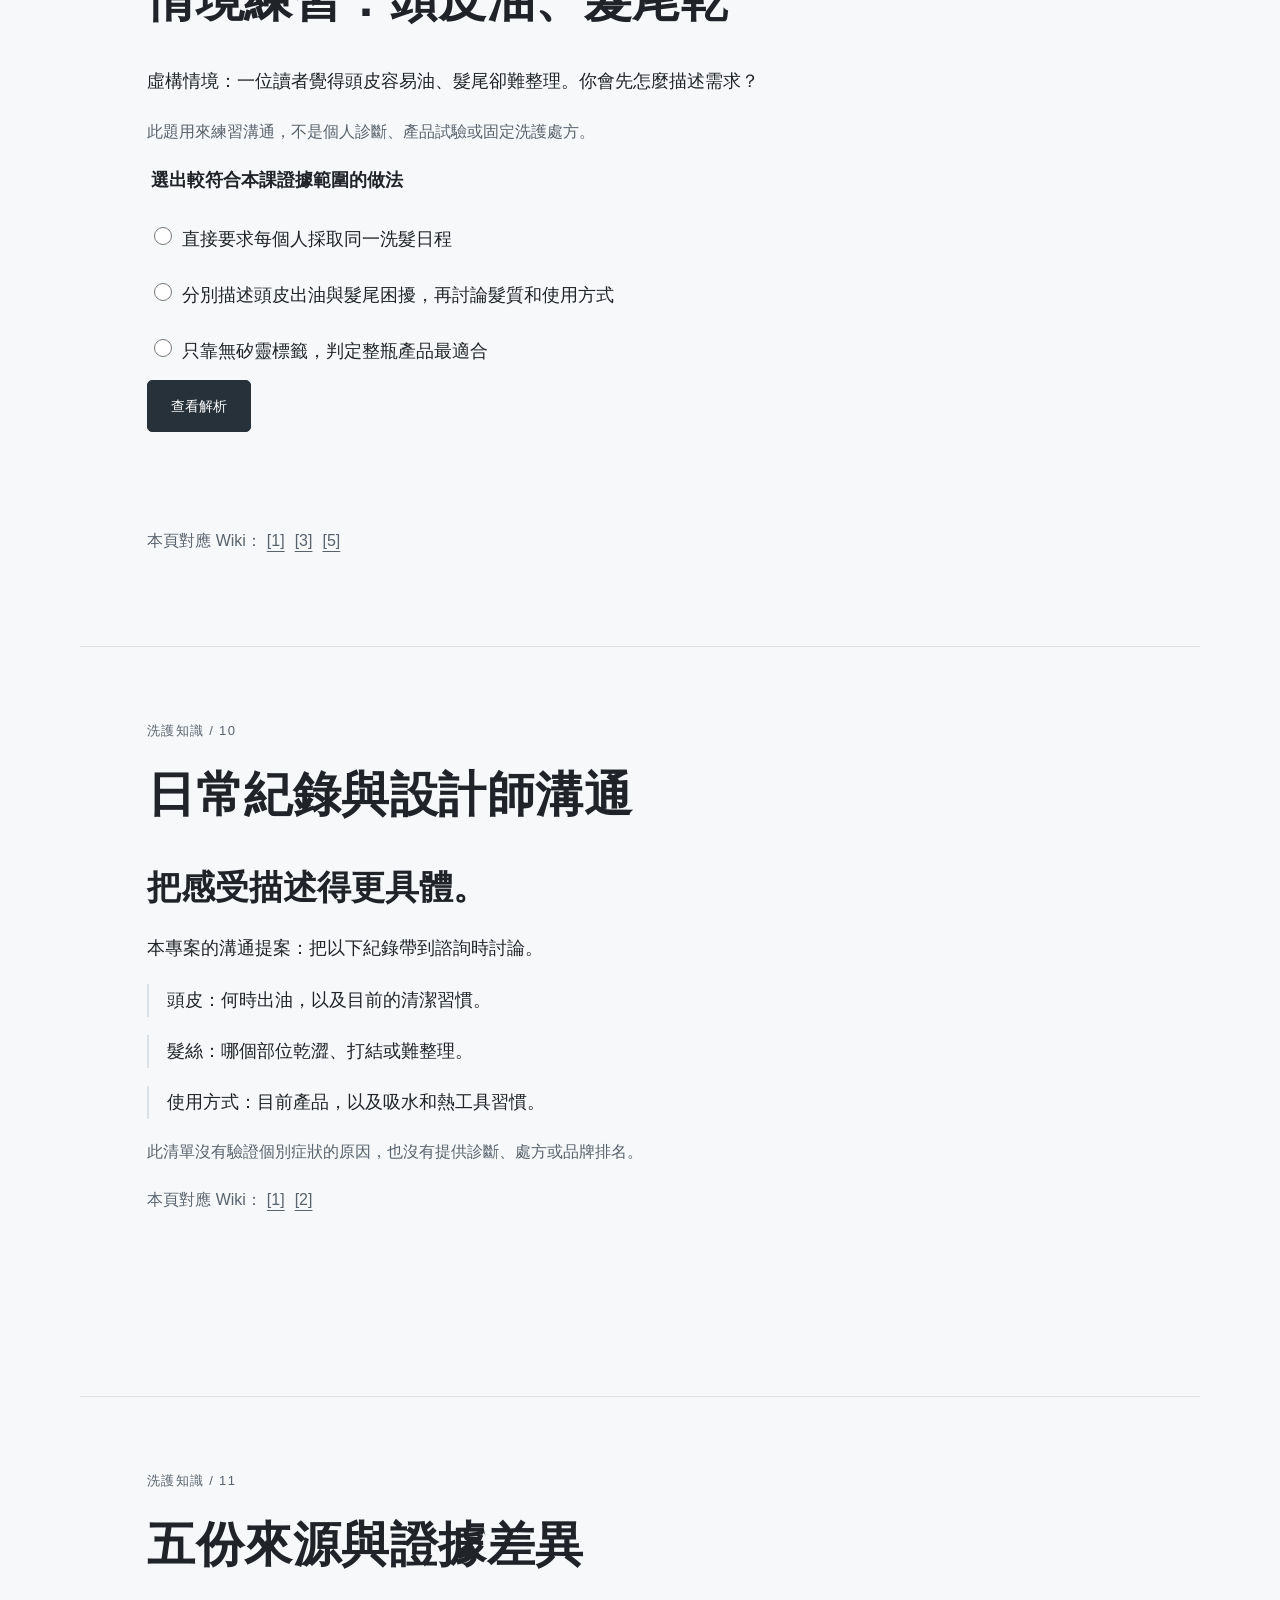
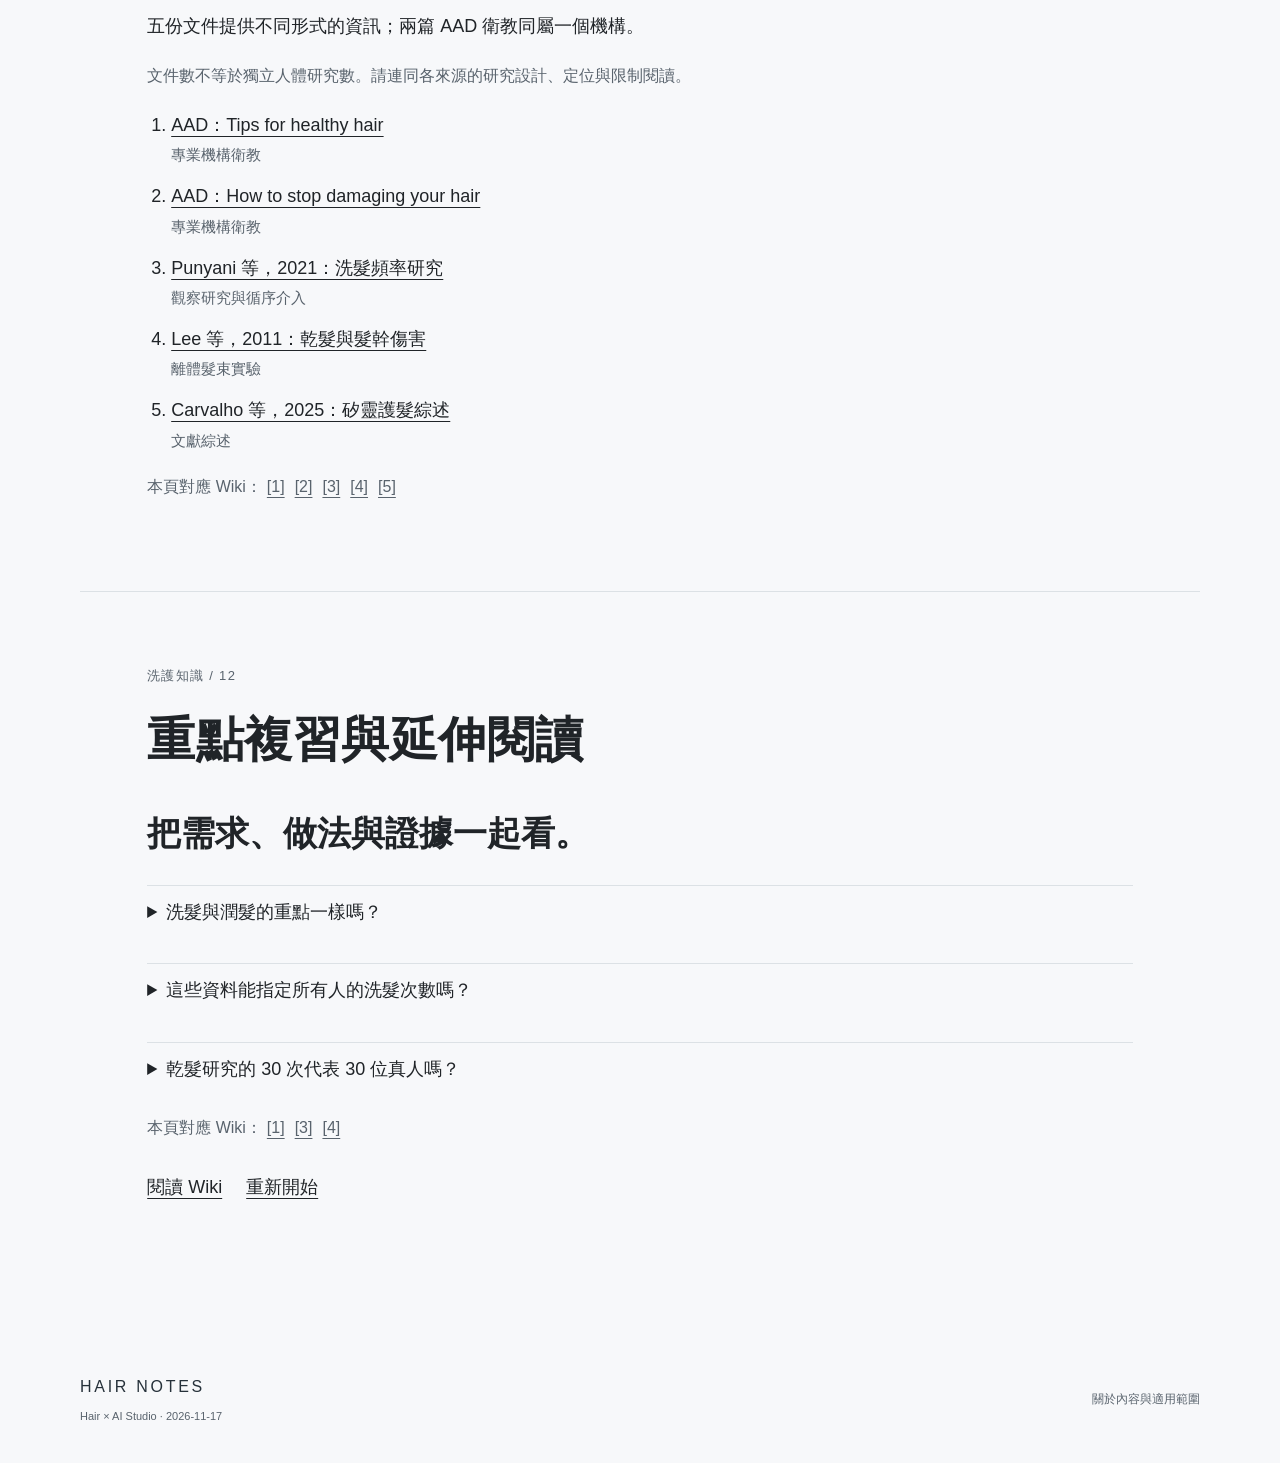
==== commit a876c125: "Keep only Wiki and teaching deck public; remove assignment narrative pages" ====
--- a/docs/lessons/hair-care/index.html
+++ b/docs/lessons/hair-care/index.html
@@ -2,5 +2,5 @@
 <html lang="zh-Hant"><head><meta charset="utf-8"><meta name="viewport" content="width=device-width, initial-scale=1">
 <meta name="theme-color" content="#26313A"><title>洗髮與護髮入門｜Hair Notes</title>
 <link rel="icon" href="../../assets/images/mark.svg" type="image/svg+xml"><link rel="stylesheet" href="../../assets/css/styles.css"><link rel="stylesheet" href="lesson.css"><script src="lesson.js" defer></script></head><body class="lesson-page">
-<a class="skip-link" href="#main">跳到主要內容</a><header class="site-header container"><a class="brand" href="../../index.html"><span class="brand-mark" aria-hidden="true">h.</span><span>HAIR NOTES<small>洗護知識教學</small></span></a><nav aria-label="主要導覽"><a href="index.html">簡報</a><a href="wiki.html">Wiki</a><a href="report.html">實作紀錄</a></nav></header>
-<nav class="lesson-controls" aria-label="簡報控制" hidden><button type="button" id="prev-slide">上一頁</button><label class="sr-only" for="slide-select">跳至投影片</label><select id="slide-select"><option value="1">01 / 洗髮與護髮入門</option><option value="2">02 / 頭皮清潔與髮絲潤護</option><option value="3">03 / 洗髮頻率的判斷依據</option><option value="4">04 / 洗髮研究能回答到哪裡</option><option value="5">05 / 潤髮位置與髮質</option><option value="6">06 / 乾髮時的摩擦與熱度</option><option value="7">07 / 乾髮實驗的適用範圍</option><option value="8">08 / 矽靈標籤與整體配方</option><option value="9">09 / 情境練習：頭皮油、髮尾乾</option><option value="10">10 / 日常紀錄與設計師溝通</option><option value="11">11 / 五份來源與證據差異</option><option value="12">12 / 重點複習與延伸閱讀</option></select><button type="button" id="next-slide">下一頁</button></nav><main id="main" class="lesson-main container"><h1 class="sr-only">洗髮與護髮入門教學簡報</h1><p class="lesson-help">左右方向鍵換頁，也可捲動閱讀。流程與反思另見作業報告。</p><section class="lesson-slide lesson-cover" id="slide-1" aria-labelledby="title-1"><p class="lesson-kicker">洗護知識 / 01</p><h2 data-copy-key="copy-000" id="title-1">洗髮與護髮入門</h2><p class="lesson-lead"><span data-copy-key="copy-001">從頭皮、髮絲到日常照護</span></p><p><span data-copy-key="copy-002">學會分開描述需求，也看懂研究能回答到哪裡。</span></p><p class="lesson-note"><span data-copy-key="copy-003">適合洗護初學者。企劃長度約 12–15 分鐘，實際閱讀速度因人而異。</span></p><p class="lesson-note"><span data-copy-key="copy-004">本課為一般知識教學，未評估個人疾病或特定品牌。</span></p><p class="lesson-reference">本頁對應 Wiki：<a href="wiki.html#source-1">[1]</a></p><a class="button button-primary" href="#slide-2">開始學習</a></section><section class="lesson-slide" id="slide-2" aria-labelledby="title-2"><p class="lesson-kicker">洗護知識 / 02</p><h2 data-copy-key="copy-005" id="title-2">頭皮清潔與髮絲潤護</h2><p class="lesson-lead"><span data-copy-key="copy-006">清潔與潤護，各有重點。</span><span class="lesson-inline-references"><a href="wiki.html#source-1" aria-label="查看來源 1">[1]</a></span></p><h3><span data-copy-key="copy-007">頭皮清潔</span><span class="lesson-inline-references"><a href="wiki.html#source-1" aria-label="查看來源 1">[1]</a></span></h3><p><span data-copy-key="copy-008">洗髮清潔重點放在頭皮。</span><span class="lesson-inline-references"><a href="wiki.html#source-1" aria-label="查看來源 1">[1]</a></span></p><h3><span data-copy-key="copy-009">髮絲潤護</span><span class="lesson-inline-references"><a href="wiki.html#source-1" aria-label="查看來源 1">[1]</a></span></h3><p><span data-copy-key="copy-010">潤髮位置依髮質調整。</span><span class="lesson-inline-references"><a href="wiki.html#source-1" aria-label="查看來源 1">[1]</a></span></p><p class="lesson-takeaway"><span data-copy-key="copy-011">先分開說明頭皮與髮絲需求，再討論照顧方式。</span></p><p class="lesson-reference">本頁對應 Wiki：<a href="wiki.html#source-1">[1]</a></p></section><section class="lesson-slide" id="slide-3" aria-labelledby="title-3"><p class="lesson-kicker">洗護知識 / 03</p><h2 data-copy-key="copy-012" id="title-3">洗髮頻率的判斷依據</h2><p class="lesson-lead"><span data-copy-key="copy-013">依出油、髒污與髮質調整。</span><span class="lesson-inline-references"><a href="wiki.html#source-1" aria-label="查看來源 1">[1]</a></span></p><p><span data-copy-key="copy-014">AAD 的一般衛教按出油與髮質討論洗髮，不能據此替每個人排出同一日程。</span><span class="lesson-inline-references"><a href="wiki.html#source-1" aria-label="查看來源 1">[1]</a></span></p><p class="lesson-takeaway"><span data-copy-key="copy-015">練習觀察：你想改善的是頭皮感受，還是髮絲整理？</span></p><p class="lesson-note"><span data-copy-key="copy-016">這是日常照護原則，並非所有產品的比較試驗。</span></p><p class="lesson-reference">本頁對應 Wiki：<a href="wiki.html#source-1">[1]</a></p></section><section class="lesson-slide" id="slide-4" aria-labelledby="title-4"><p class="lesson-kicker">洗護知識 / 04</p><h2 data-copy-key="copy-017" id="title-4">洗髮研究能回答到哪裡</h2><p class="lesson-lead"><span data-copy-key="copy-018">研究條件會影響能用在哪裡。</span><span class="lesson-inline-references"><a href="wiki.html#source-3" aria-label="查看來源 3">[3]</a></span></p><p><span data-copy-key="copy-019">Punyani 等研究包含 1,500 位成人的觀察，以及 60 位成人的循序介入。</span><span class="lesson-inline-references"><a href="wiki.html#source-3" aria-label="查看來源 3">[3]</a></span></p><p><span data-copy-key="copy-020">介入採固定先後順序，先有停洗階段，再以特定 ZPT 頭皮洗髮精每日洗 4 週。</span><span class="lesson-inline-references"><a href="wiki.html#source-3" aria-label="查看來源 3">[3]</a></span></p><p class="lesson-takeaway"><span data-copy-key="copy-021">這個設計不能直接變成所有人的共同洗髮日程。</span><span class="lesson-inline-references"><a href="wiki.html#source-3" aria-label="查看來源 3">[3]</a></span></p><p class="lesson-note"><span data-copy-key="copy-022">ZPT 為研究中產品成分的簡稱，本課不將它當作選購或治療建議。</span></p><p class="lesson-note"><span data-copy-key="copy-023">研究由 P&amp;G 支付全部費用，部分作者具公司關係；判讀時需保留這項背景。</span><span class="lesson-inline-references"><a href="wiki.html#source-3" aria-label="查看來源 3">[3]</a></span></p><p class="lesson-reference">本頁對應 Wiki：<a href="wiki.html#source-3">[3]</a></p></section><section class="lesson-slide" id="slide-5" aria-labelledby="title-5"><p class="lesson-kicker">洗護知識 / 05</p><h2 data-copy-key="copy-024" id="title-5">潤髮位置與髮質</h2><p class="lesson-lead"><span data-copy-key="copy-025">潤髮位置依髮質調整。</span><span class="lesson-inline-references"><a href="wiki.html#source-1" aria-label="查看來源 1">[1]</a></span></p><h3><span data-copy-key="copy-026">細軟或直髮</span><span class="lesson-inline-references"><a href="wiki.html#source-1" aria-label="查看來源 1">[1]</a></span></h3><p><span data-copy-key="copy-027">以髮尾為重點。</span><span class="lesson-inline-references"><a href="wiki.html#source-1" aria-label="查看來源 1">[1]</a></span></p><h3><span data-copy-key="copy-028">乾燥或捲髮</span><span class="lesson-inline-references"><a href="wiki.html#source-1" aria-label="查看來源 1">[1]</a></span></h3><p><span data-copy-key="copy-029">可沿整段髮絲使用。</span><span class="lesson-inline-references"><a href="wiki.html#source-1" aria-label="查看來源 1">[1]</a></span></p><p class="lesson-note"><span data-copy-key="copy-030">本課沒有核對各產品用量與停留時間，請回到所選產品的使用說明。</span></p><p class="lesson-reference">本頁對應 Wiki：<a href="wiki.html#source-1">[1]</a></p></section><section class="lesson-slide" id="slide-6" aria-labelledby="title-6"><p class="lesson-kicker">洗護知識 / 06</p><h2 data-copy-key="copy-031" id="title-6">乾髮時的摩擦與熱度</h2><h3><span data-copy-key="copy-032">輕柔吸水</span><span class="lesson-inline-references"><a href="wiki.html#source-2" aria-label="查看來源 2">[2]</a></span></h3><p><span data-copy-key="copy-033">用毛巾包覆吸水，避免來回揉搓。</span><span class="lesson-inline-references"><a href="wiki.html#source-2" aria-label="查看來源 2">[2]</a></span></p><h3><span data-copy-key="copy-034">熱工具與乾髮</span><span class="lesson-inline-references"><a href="wiki.html#source-2" aria-label="查看來源 2">[2]</a></span></h3><p><span data-copy-key="copy-035">AAD 建議可能時自然乾，使用熱工具時採最低熱度。</span><span class="lesson-inline-references"><a href="wiki.html#source-2" aria-label="查看來源 2">[2]</a></span></p><p class="lesson-note"><span data-copy-key="copy-036">這是一般衛教方向，沒有保證所有髮況完全零傷害。</span></p><p class="lesson-reference">本頁對應 Wiki：<a href="wiki.html#source-2">[2]</a></p></section><section class="lesson-slide" id="slide-7" aria-labelledby="title-7"><p class="lesson-kicker">洗護知識 / 07</p><h2 data-copy-key="copy-037" id="title-7">乾髮實驗的適用範圍</h2><p class="lesson-lead"><span data-copy-key="copy-038">30 次處理，是重複次數。</span><span class="lesson-inline-references"><a href="wiki.html#source-4" aria-label="查看來源 4">[4]</a></span></p><p><span data-copy-key="copy-039">Lee 等研究使用離體髮束，並非測試 30 位真人。</span><span class="lesson-inline-references"><a href="wiki.html#source-4" aria-label="查看來源 4">[4]</a></span></p><p><span data-copy-key="copy-040">較高溫條件的髮表面傷害較明顯；自然乾組另觀察到 CMC 膨脹。CMC 是髮幹細胞間的結構。</span><span class="lesson-inline-references"><a href="wiki.html#source-4" aria-label="查看來源 4">[4]</a></span></p><p class="lesson-takeaway"><span data-copy-key="copy-041">不同結構指標不能直接合成「哪個一定更好」。</span><span class="lesson-inline-references"><a href="wiki.html#source-4" aria-label="查看來源 4">[4]</a></span></p><p class="lesson-note"><span data-copy-key="copy-042">距離、時間與溫度同時改變，不能把其中一個數字當成所有設備的安全保證。</span><span class="lesson-inline-references"><a href="wiki.html#source-4" aria-label="查看來源 4">[4]</a></span></p><p class="lesson-reference">本頁對應 Wiki：<a href="wiki.html#source-4">[4]</a></p></section><section class="lesson-slide" id="slide-8" aria-labelledby="title-8"><p class="lesson-kicker">洗護知識 / 08</p><h2 data-copy-key="copy-043" id="title-8">矽靈標籤與整體配方</h2><p><span data-copy-key="copy-044">矽靈是一類調理成分。綜述討論其成膜、減少梳理摩擦與增加光澤的用途。</span><span class="lesson-inline-references"><a href="wiki.html#source-5" aria-label="查看來源 5">[5]</a></span></p><p><span data-copy-key="copy-045">沉積情況也與成分種類、配方和使用清潔方式有關。</span><span class="lesson-inline-references"><a href="wiki.html#source-5" aria-label="查看來源 5">[5]</a></span></p><p class="lesson-takeaway"><span data-copy-key="copy-046">綜合推論：選擇產品時，需回到髮質與整體配方，不能單憑有無矽靈替所有產品排名。</span><span class="lesson-inline-references"><a href="wiki.html#source-1" aria-label="查看來源 1">[1]</a><a href="wiki.html#source-5" aria-label="查看來源 5">[5]</a></span></p><p class="lesson-note"><span data-copy-key="copy-047">這是綜述與一般衛教的有限整理，未逐一比較所有產品。綜述作者之一揭露顧問關係。</span><span class="lesson-inline-references"><a href="wiki.html#source-5" aria-label="查看來源 5">[5]</a></span></p><p class="lesson-reference">本頁對應 Wiki：<a href="wiki.html#source-5">[5]</a><a href="wiki.html#source-1">[1]</a></p></section><section class="lesson-slide" id="slide-9" aria-labelledby="title-9"><p class="lesson-kicker">洗護知識 / 09</p><h2 data-copy-key="copy-048" id="title-9">情境練習：頭皮油、髮尾乾</h2><p><span data-copy-key="copy-049">虛構情境：一位讀者覺得頭皮容易油、髮尾卻難整理。你會先怎麼描述需求？</span></p><p class="lesson-note"><span data-copy-key="copy-050">此題用來練習溝通，不是個人診斷、產品試驗或固定洗護處方。</span></p><form id="lesson-quiz"><fieldset><legend><span data-copy-key="copy-051">選出較符合本課證據範圍的做法</span></legend><label><input type="radio" name="answer" value="a"><span data-copy-key="copy-052">直接要求每個人採取同一洗髮日程</span></label><label><input type="radio" name="answer" value="b"><span data-copy-key="copy-053">分別描述頭皮出油與髮尾困擾，再討論髮質和使用方式</span></label><label><input type="radio" name="answer" value="c"><span data-copy-key="copy-054">只靠無矽靈標籤，判定整瓶產品最適合</span></label></fieldset><button class="button button-primary" type="submit">查看解析</button><p id="quiz-feedback" role="status" aria-live="polite"></p></form><script id="quiz-copy" type="application/json">{"correct": "b", "feedback": {"empty": "請先選一個選項。", "correct": "答對了。這是依頭皮與髮絲需求分開溝通的教學提案，不是個人診斷。", "incorrect": "再想一下：這批資料不支持所有人同一日程，也不支持只靠標籤替所有產品排名。可回看第 3、4、8 頁。"}}</script><p class="lesson-reference">本頁對應 Wiki：<a href="wiki.html#source-1">[1]</a><a href="wiki.html#source-3">[3]</a><a href="wiki.html#source-5">[5]</a></p></section><section class="lesson-slide" id="slide-10" aria-labelledby="title-10"><p class="lesson-kicker">洗護知識 / 10</p><h2 data-copy-key="copy-055" id="title-10">日常紀錄與設計師溝通</h2><p class="lesson-lead"><span data-copy-key="copy-056">把感受描述得更具體。</span></p><p><span data-copy-key="copy-057">本專案的溝通提案：把以下紀錄帶到諮詢時討論。</span></p><p class="lesson-observation"><span data-copy-key="copy-058">頭皮：何時出油，以及目前的清潔習慣。</span></p><p class="lesson-observation"><span data-copy-key="copy-059">髮絲：哪個部位乾澀、打結或難整理。</span></p><p class="lesson-observation"><span data-copy-key="copy-060">使用方式：目前產品，以及吸水和熱工具習慣。</span></p><p class="lesson-note"><span data-copy-key="copy-061">此清單沒有驗證個別症狀的原因，也沒有提供診斷、處方或品牌排名。</span></p><p class="lesson-reference">本頁對應 Wiki：<a href="wiki.html#source-1">[1]</a><a href="wiki.html#source-2">[2]</a></p></section><section class="lesson-slide" id="slide-11" aria-labelledby="title-11"><p class="lesson-kicker">洗護知識 / 11</p><h2 data-copy-key="copy-062" id="title-11">五份來源與證據差異</h2><p><span data-copy-key="copy-063">五份文件提供不同形式的資訊；兩篇 AAD 衛教同屬一個機構。</span></p><p class="lesson-note"><span data-copy-key="copy-064">文件數不等於獨立人體研究數。請連同各來源的研究設計、定位與限制閱讀。</span></p><ol class="lesson-source-list"><li><a href="wiki.html#source-1"><span data-copy-key="copy-065">AAD：Tips for healthy hair</span></a><small data-copy-key="copy-066">專業機構衛教</small></li><li><a href="wiki.html#source-2"><span data-copy-key="copy-067">AAD：How to stop damaging your hair</span></a><small data-copy-key="copy-068">專業機構衛教</small></li><li><a href="wiki.html#source-3"><span data-copy-key="copy-069">Punyani 等，2021：洗髮頻率研究</span></a><small data-copy-key="copy-070">觀察研究與循序介入</small></li><li><a href="wiki.html#source-4"><span data-copy-key="copy-071">Lee 等，2011：乾髮與髮幹傷害</span></a><small data-copy-key="copy-072">離體髮束實驗</small></li><li><a href="wiki.html#source-5"><span data-copy-key="copy-073">Carvalho 等，2025：矽靈護髮綜述</span></a><small data-copy-key="copy-074">文獻綜述</small></li></ol><p class="lesson-reference">本頁對應 Wiki：<a href="wiki.html#source-1">[1]</a><a href="wiki.html#source-2">[2]</a><a href="wiki.html#source-3">[3]</a><a href="wiki.html#source-4">[4]</a><a href="wiki.html#source-5">[5]</a></p></section><section class="lesson-slide" id="slide-12" aria-labelledby="title-12"><p class="lesson-kicker">洗護知識 / 12</p><h2 data-copy-key="copy-075" id="title-12">重點複習與延伸閱讀</h2><p class="lesson-lead"><span data-copy-key="copy-076">把需求、做法與證據一起看。</span></p><details><summary><span data-copy-key="copy-077">洗髮與潤髮的重點一樣嗎？</span></summary><p><span data-copy-key="copy-078">洗髮清潔著重頭皮，潤髮位置則依髮質調整。</span><span class="lesson-inline-references"><a href="wiki.html#source-1" aria-label="查看來源 1">[1]</a></span></p></details><details><summary><span data-copy-key="copy-079">這些資料能指定所有人的洗髮次數嗎？</span></summary><p><span data-copy-key="copy-080">不能。一般衛教依髮況調整，特定產品與研究條件也不能外推成共同日程。</span><span class="lesson-inline-references"><a href="wiki.html#source-1" aria-label="查看來源 1">[1]</a><a href="wiki.html#source-3" aria-label="查看來源 3">[3]</a></span></p></details><details><summary><span data-copy-key="copy-081">乾髮研究的 30 次代表 30 位真人嗎？</span></summary><p><span data-copy-key="copy-082">不是。這是離體髮束反覆處理的次數。</span><span class="lesson-inline-references"><a href="wiki.html#source-4" aria-label="查看來源 4">[4]</a></span></p></details><p class="lesson-reference">本頁對應 Wiki：<a href="wiki.html#source-1">[1]</a><a href="wiki.html#source-3">[3]</a><a href="wiki.html#source-4">[4]</a></p><div class="lesson-end-links"><a href="wiki.html">閱讀 Wiki</a><a href="report.html">作業流程與反思</a><a href="#slide-1">重新開始</a></div></section></main><footer class="site-footer container"><div><a class="footer-brand" href="../../index.html">HAIR NOTES</a><p>Hair × AI Studio · 2026-11-17</p></div><a href="../../about.html">關於內容與適用範圍</a></footer></body></html>+<a class="skip-link" href="#main">跳到主要內容</a><header class="site-header container"><a class="brand" href="../../index.html"><span class="brand-mark" aria-hidden="true">h.</span><span>HAIR NOTES<small>洗護知識教學</small></span></a><nav aria-label="主要導覽"><a href="index.html">簡報</a><a href="wiki.html">Wiki</a></nav></header>
+<nav class="lesson-controls" aria-label="簡報控制" hidden><button type="button" id="prev-slide">上一頁</button><label class="sr-only" for="slide-select">跳至投影片</label><select id="slide-select"><option value="1">01 / 洗髮與護髮入門</option><option value="2">02 / 頭皮清潔與髮絲潤護</option><option value="3">03 / 洗髮頻率的判斷依據</option><option value="4">04 / 洗髮研究能回答到哪裡</option><option value="5">05 / 潤髮位置與髮質</option><option value="6">06 / 乾髮時的摩擦與熱度</option><option value="7">07 / 乾髮實驗的適用範圍</option><option value="8">08 / 矽靈標籤與整體配方</option><option value="9">09 / 情境練習：頭皮油、髮尾乾</option><option value="10">10 / 日常紀錄與設計師溝通</option><option value="11">11 / 五份來源與證據差異</option><option value="12">12 / 重點複習與延伸閱讀</option></select><button type="button" id="next-slide">下一頁</button></nav><main id="main" class="lesson-main container"><h1 class="sr-only">洗髮與護髮入門教學簡報</h1><p class="lesson-help">左右方向鍵換頁，也可捲動閱讀。</p><section class="lesson-slide lesson-cover" id="slide-1" aria-labelledby="title-1"><p class="lesson-kicker">洗護知識 / 01</p><h2 data-copy-key="copy-000" id="title-1">洗髮與護髮入門</h2><p class="lesson-lead"><span data-copy-key="copy-001">從頭皮、髮絲到日常照護</span></p><p><span data-copy-key="copy-002">學會分開描述需求，也看懂研究能回答到哪裡。</span></p><p class="lesson-note"><span data-copy-key="copy-003">適合洗護初學者。企劃長度約 12–15 分鐘，實際閱讀速度因人而異。</span></p><p class="lesson-note"><span data-copy-key="copy-004">本課為一般知識教學，未評估個人疾病或特定品牌。</span></p><p class="lesson-reference">本頁對應 Wiki：<a href="wiki.html#source-1">[1]</a></p><a class="button button-primary" href="#slide-2">開始學習</a></section><section class="lesson-slide" id="slide-2" aria-labelledby="title-2"><p class="lesson-kicker">洗護知識 / 02</p><h2 data-copy-key="copy-005" id="title-2">頭皮清潔與髮絲潤護</h2><p class="lesson-lead"><span data-copy-key="copy-006">清潔與潤護，各有重點。</span><span class="lesson-inline-references"><a href="wiki.html#source-1" aria-label="查看來源 1">[1]</a></span></p><h3><span data-copy-key="copy-007">頭皮清潔</span><span class="lesson-inline-references"><a href="wiki.html#source-1" aria-label="查看來源 1">[1]</a></span></h3><p><span data-copy-key="copy-008">洗髮清潔重點放在頭皮。</span><span class="lesson-inline-references"><a href="wiki.html#source-1" aria-label="查看來源 1">[1]</a></span></p><h3><span data-copy-key="copy-009">髮絲潤護</span><span class="lesson-inline-references"><a href="wiki.html#source-1" aria-label="查看來源 1">[1]</a></span></h3><p><span data-copy-key="copy-010">潤髮位置依髮質調整。</span><span class="lesson-inline-references"><a href="wiki.html#source-1" aria-label="查看來源 1">[1]</a></span></p><p class="lesson-takeaway"><span data-copy-key="copy-011">先分開說明頭皮與髮絲需求，再討論照顧方式。</span></p><p class="lesson-reference">本頁對應 Wiki：<a href="wiki.html#source-1">[1]</a></p></section><section class="lesson-slide" id="slide-3" aria-labelledby="title-3"><p class="lesson-kicker">洗護知識 / 03</p><h2 data-copy-key="copy-012" id="title-3">洗髮頻率的判斷依據</h2><p class="lesson-lead"><span data-copy-key="copy-013">依出油、髒污與髮質調整。</span><span class="lesson-inline-references"><a href="wiki.html#source-1" aria-label="查看來源 1">[1]</a></span></p><p><span data-copy-key="copy-014">AAD 的一般衛教按出油與髮質討論洗髮，不能據此替每個人排出同一日程。</span><span class="lesson-inline-references"><a href="wiki.html#source-1" aria-label="查看來源 1">[1]</a></span></p><p class="lesson-takeaway"><span data-copy-key="copy-015">練習觀察：你想改善的是頭皮感受，還是髮絲整理？</span></p><p class="lesson-note"><span data-copy-key="copy-016">這是日常照護原則，並非所有產品的比較試驗。</span></p><p class="lesson-reference">本頁對應 Wiki：<a href="wiki.html#source-1">[1]</a></p></section><section class="lesson-slide" id="slide-4" aria-labelledby="title-4"><p class="lesson-kicker">洗護知識 / 04</p><h2 data-copy-key="copy-017" id="title-4">洗髮研究能回答到哪裡</h2><p class="lesson-lead"><span data-copy-key="copy-018">研究條件會影響能用在哪裡。</span><span class="lesson-inline-references"><a href="wiki.html#source-3" aria-label="查看來源 3">[3]</a></span></p><p><span data-copy-key="copy-019">Punyani 等研究包含 1,500 位成人的觀察，以及 60 位成人的循序介入。</span><span class="lesson-inline-references"><a href="wiki.html#source-3" aria-label="查看來源 3">[3]</a></span></p><p><span data-copy-key="copy-020">介入採固定先後順序，先有停洗階段，再以特定 ZPT 頭皮洗髮精每日洗 4 週。</span><span class="lesson-inline-references"><a href="wiki.html#source-3" aria-label="查看來源 3">[3]</a></span></p><p class="lesson-takeaway"><span data-copy-key="copy-021">這個設計不能直接變成所有人的共同洗髮日程。</span><span class="lesson-inline-references"><a href="wiki.html#source-3" aria-label="查看來源 3">[3]</a></span></p><p class="lesson-note"><span data-copy-key="copy-022">ZPT 為研究中產品成分的簡稱，本課不將它當作選購或治療建議。</span></p><p class="lesson-note"><span data-copy-key="copy-023">研究由 P&amp;G 支付全部費用，部分作者具公司關係；判讀時需保留這項背景。</span><span class="lesson-inline-references"><a href="wiki.html#source-3" aria-label="查看來源 3">[3]</a></span></p><p class="lesson-reference">本頁對應 Wiki：<a href="wiki.html#source-3">[3]</a></p></section><section class="lesson-slide" id="slide-5" aria-labelledby="title-5"><p class="lesson-kicker">洗護知識 / 05</p><h2 data-copy-key="copy-024" id="title-5">潤髮位置與髮質</h2><p class="lesson-lead"><span data-copy-key="copy-025">潤髮位置依髮質調整。</span><span class="lesson-inline-references"><a href="wiki.html#source-1" aria-label="查看來源 1">[1]</a></span></p><h3><span data-copy-key="copy-026">細軟或直髮</span><span class="lesson-inline-references"><a href="wiki.html#source-1" aria-label="查看來源 1">[1]</a></span></h3><p><span data-copy-key="copy-027">以髮尾為重點。</span><span class="lesson-inline-references"><a href="wiki.html#source-1" aria-label="查看來源 1">[1]</a></span></p><h3><span data-copy-key="copy-028">乾燥或捲髮</span><span class="lesson-inline-references"><a href="wiki.html#source-1" aria-label="查看來源 1">[1]</a></span></h3><p><span data-copy-key="copy-029">可沿整段髮絲使用。</span><span class="lesson-inline-references"><a href="wiki.html#source-1" aria-label="查看來源 1">[1]</a></span></p><p class="lesson-note"><span data-copy-key="copy-030">本課沒有核對各產品用量與停留時間，請回到所選產品的使用說明。</span></p><p class="lesson-reference">本頁對應 Wiki：<a href="wiki.html#source-1">[1]</a></p></section><section class="lesson-slide" id="slide-6" aria-labelledby="title-6"><p class="lesson-kicker">洗護知識 / 06</p><h2 data-copy-key="copy-031" id="title-6">乾髮時的摩擦與熱度</h2><h3><span data-copy-key="copy-032">輕柔吸水</span><span class="lesson-inline-references"><a href="wiki.html#source-2" aria-label="查看來源 2">[2]</a></span></h3><p><span data-copy-key="copy-033">用毛巾包覆吸水，避免來回揉搓。</span><span class="lesson-inline-references"><a href="wiki.html#source-2" aria-label="查看來源 2">[2]</a></span></p><h3><span data-copy-key="copy-034">熱工具與乾髮</span><span class="lesson-inline-references"><a href="wiki.html#source-2" aria-label="查看來源 2">[2]</a></span></h3><p><span data-copy-key="copy-035">AAD 建議可能時自然乾，使用熱工具時採最低熱度。</span><span class="lesson-inline-references"><a href="wiki.html#source-2" aria-label="查看來源 2">[2]</a></span></p><p class="lesson-note"><span data-copy-key="copy-036">這是一般衛教方向，沒有保證所有髮況完全零傷害。</span></p><p class="lesson-reference">本頁對應 Wiki：<a href="wiki.html#source-2">[2]</a></p></section><section class="lesson-slide" id="slide-7" aria-labelledby="title-7"><p class="lesson-kicker">洗護知識 / 07</p><h2 data-copy-key="copy-037" id="title-7">乾髮實驗的適用範圍</h2><p class="lesson-lead"><span data-copy-key="copy-038">30 次處理，是重複次數。</span><span class="lesson-inline-references"><a href="wiki.html#source-4" aria-label="查看來源 4">[4]</a></span></p><p><span data-copy-key="copy-039">Lee 等研究使用離體髮束，並非測試 30 位真人。</span><span class="lesson-inline-references"><a href="wiki.html#source-4" aria-label="查看來源 4">[4]</a></span></p><p><span data-copy-key="copy-040">較高溫條件的髮表面傷害較明顯；自然乾組另觀察到 CMC 膨脹。CMC 是髮幹細胞間的結構。</span><span class="lesson-inline-references"><a href="wiki.html#source-4" aria-label="查看來源 4">[4]</a></span></p><p class="lesson-takeaway"><span data-copy-key="copy-041">不同結構指標不能直接合成「哪個一定更好」。</span><span class="lesson-inline-references"><a href="wiki.html#source-4" aria-label="查看來源 4">[4]</a></span></p><p class="lesson-note"><span data-copy-key="copy-042">距離、時間與溫度同時改變，不能把其中一個數字當成所有設備的安全保證。</span><span class="lesson-inline-references"><a href="wiki.html#source-4" aria-label="查看來源 4">[4]</a></span></p><p class="lesson-reference">本頁對應 Wiki：<a href="wiki.html#source-4">[4]</a></p></section><section class="lesson-slide" id="slide-8" aria-labelledby="title-8"><p class="lesson-kicker">洗護知識 / 08</p><h2 data-copy-key="copy-043" id="title-8">矽靈標籤與整體配方</h2><p><span data-copy-key="copy-044">矽靈是一類調理成分。綜述討論其成膜、減少梳理摩擦與增加光澤的用途。</span><span class="lesson-inline-references"><a href="wiki.html#source-5" aria-label="查看來源 5">[5]</a></span></p><p><span data-copy-key="copy-045">沉積情況也與成分種類、配方和使用清潔方式有關。</span><span class="lesson-inline-references"><a href="wiki.html#source-5" aria-label="查看來源 5">[5]</a></span></p><p class="lesson-takeaway"><span data-copy-key="copy-046">綜合推論：選擇產品時，需回到髮質與整體配方，不能單憑有無矽靈替所有產品排名。</span><span class="lesson-inline-references"><a href="wiki.html#source-1" aria-label="查看來源 1">[1]</a><a href="wiki.html#source-5" aria-label="查看來源 5">[5]</a></span></p><p class="lesson-note"><span data-copy-key="copy-047">這是綜述與一般衛教的有限整理，未逐一比較所有產品。綜述作者之一揭露顧問關係。</span><span class="lesson-inline-references"><a href="wiki.html#source-5" aria-label="查看來源 5">[5]</a></span></p><p class="lesson-reference">本頁對應 Wiki：<a href="wiki.html#source-5">[5]</a><a href="wiki.html#source-1">[1]</a></p></section><section class="lesson-slide" id="slide-9" aria-labelledby="title-9"><p class="lesson-kicker">洗護知識 / 09</p><h2 data-copy-key="copy-048" id="title-9">情境練習：頭皮油、髮尾乾</h2><p><span data-copy-key="copy-049">虛構情境：一位讀者覺得頭皮容易油、髮尾卻難整理。你會先怎麼描述需求？</span></p><p class="lesson-note"><span data-copy-key="copy-050">此題用來練習溝通，不是個人診斷、產品試驗或固定洗護處方。</span></p><form id="lesson-quiz"><fieldset><legend><span data-copy-key="copy-051">選出較符合本課證據範圍的做法</span></legend><label><input type="radio" name="answer" value="a"><span data-copy-key="copy-052">直接要求每個人採取同一洗髮日程</span></label><label><input type="radio" name="answer" value="b"><span data-copy-key="copy-053">分別描述頭皮出油與髮尾困擾，再討論髮質和使用方式</span></label><label><input type="radio" name="answer" value="c"><span data-copy-key="copy-054">只靠無矽靈標籤，判定整瓶產品最適合</span></label></fieldset><button class="button button-primary" type="submit">查看解析</button><p id="quiz-feedback" role="status" aria-live="polite"></p></form><script id="quiz-copy" type="application/json">{"correct": "b", "feedback": {"empty": "請先選一個選項。", "correct": "答對了。這是依頭皮與髮絲需求分開溝通的教學提案，不是個人診斷。", "incorrect": "再想一下：這批資料不支持所有人同一日程，也不支持只靠標籤替所有產品排名。可回看第 3、4、8 頁。"}}</script><p class="lesson-reference">本頁對應 Wiki：<a href="wiki.html#source-1">[1]</a><a href="wiki.html#source-3">[3]</a><a href="wiki.html#source-5">[5]</a></p></section><section class="lesson-slide" id="slide-10" aria-labelledby="title-10"><p class="lesson-kicker">洗護知識 / 10</p><h2 data-copy-key="copy-055" id="title-10">日常紀錄與設計師溝通</h2><p class="lesson-lead"><span data-copy-key="copy-056">把感受描述得更具體。</span></p><p><span data-copy-key="copy-057">本專案的溝通提案：把以下紀錄帶到諮詢時討論。</span></p><p class="lesson-observation"><span data-copy-key="copy-058">頭皮：何時出油，以及目前的清潔習慣。</span></p><p class="lesson-observation"><span data-copy-key="copy-059">髮絲：哪個部位乾澀、打結或難整理。</span></p><p class="lesson-observation"><span data-copy-key="copy-060">使用方式：目前產品，以及吸水和熱工具習慣。</span></p><p class="lesson-note"><span data-copy-key="copy-061">此清單沒有驗證個別症狀的原因，也沒有提供診斷、處方或品牌排名。</span></p><p class="lesson-reference">本頁對應 Wiki：<a href="wiki.html#source-1">[1]</a><a href="wiki.html#source-2">[2]</a></p></section><section class="lesson-slide" id="slide-11" aria-labelledby="title-11"><p class="lesson-kicker">洗護知識 / 11</p><h2 data-copy-key="copy-062" id="title-11">五份來源與證據差異</h2><p><span data-copy-key="copy-063">五份文件提供不同形式的資訊；兩篇 AAD 衛教同屬一個機構。</span></p><p class="lesson-note"><span data-copy-key="copy-064">文件數不等於獨立人體研究數。請連同各來源的研究設計、定位與限制閱讀。</span></p><ol class="lesson-source-list"><li><a href="wiki.html#source-1"><span data-copy-key="copy-065">AAD：Tips for healthy hair</span></a><small data-copy-key="copy-066">專業機構衛教</small></li><li><a href="wiki.html#source-2"><span data-copy-key="copy-067">AAD：How to stop damaging your hair</span></a><small data-copy-key="copy-068">專業機構衛教</small></li><li><a href="wiki.html#source-3"><span data-copy-key="copy-069">Punyani 等，2021：洗髮頻率研究</span></a><small data-copy-key="copy-070">觀察研究與循序介入</small></li><li><a href="wiki.html#source-4"><span data-copy-key="copy-071">Lee 等，2011：乾髮與髮幹傷害</span></a><small data-copy-key="copy-072">離體髮束實驗</small></li><li><a href="wiki.html#source-5"><span data-copy-key="copy-073">Carvalho 等，2025：矽靈護髮綜述</span></a><small data-copy-key="copy-074">文獻綜述</small></li></ol><p class="lesson-reference">本頁對應 Wiki：<a href="wiki.html#source-1">[1]</a><a href="wiki.html#source-2">[2]</a><a href="wiki.html#source-3">[3]</a><a href="wiki.html#source-4">[4]</a><a href="wiki.html#source-5">[5]</a></p></section><section class="lesson-slide" id="slide-12" aria-labelledby="title-12"><p class="lesson-kicker">洗護知識 / 12</p><h2 data-copy-key="copy-075" id="title-12">重點複習與延伸閱讀</h2><p class="lesson-lead"><span data-copy-key="copy-076">把需求、做法與證據一起看。</span></p><details><summary><span data-copy-key="copy-077">洗髮與潤髮的重點一樣嗎？</span></summary><p><span data-copy-key="copy-078">洗髮清潔著重頭皮，潤髮位置則依髮質調整。</span><span class="lesson-inline-references"><a href="wiki.html#source-1" aria-label="查看來源 1">[1]</a></span></p></details><details><summary><span data-copy-key="copy-079">這些資料能指定所有人的洗髮次數嗎？</span></summary><p><span data-copy-key="copy-080">不能。一般衛教依髮況調整，特定產品與研究條件也不能外推成共同日程。</span><span class="lesson-inline-references"><a href="wiki.html#source-1" aria-label="查看來源 1">[1]</a><a href="wiki.html#source-3" aria-label="查看來源 3">[3]</a></span></p></details><details><summary><span data-copy-key="copy-081">乾髮研究的 30 次代表 30 位真人嗎？</span></summary><p><span data-copy-key="copy-082">不是。這是離體髮束反覆處理的次數。</span><span class="lesson-inline-references"><a href="wiki.html#source-4" aria-label="查看來源 4">[4]</a></span></p></details><p class="lesson-reference">本頁對應 Wiki：<a href="wiki.html#source-1">[1]</a><a href="wiki.html#source-3">[3]</a><a href="wiki.html#source-4">[4]</a></p><div class="lesson-end-links"><a href="wiki.html">閱讀 Wiki</a><a href="#slide-1">重新開始</a></div></section></main><footer class="site-footer container"><div><a class="footer-brand" href="../../index.html">HAIR NOTES</a><p>Hair × AI Studio · 2026-11-17</p></div><a href="../../about.html">關於內容與適用範圍</a></footer></body></html>
